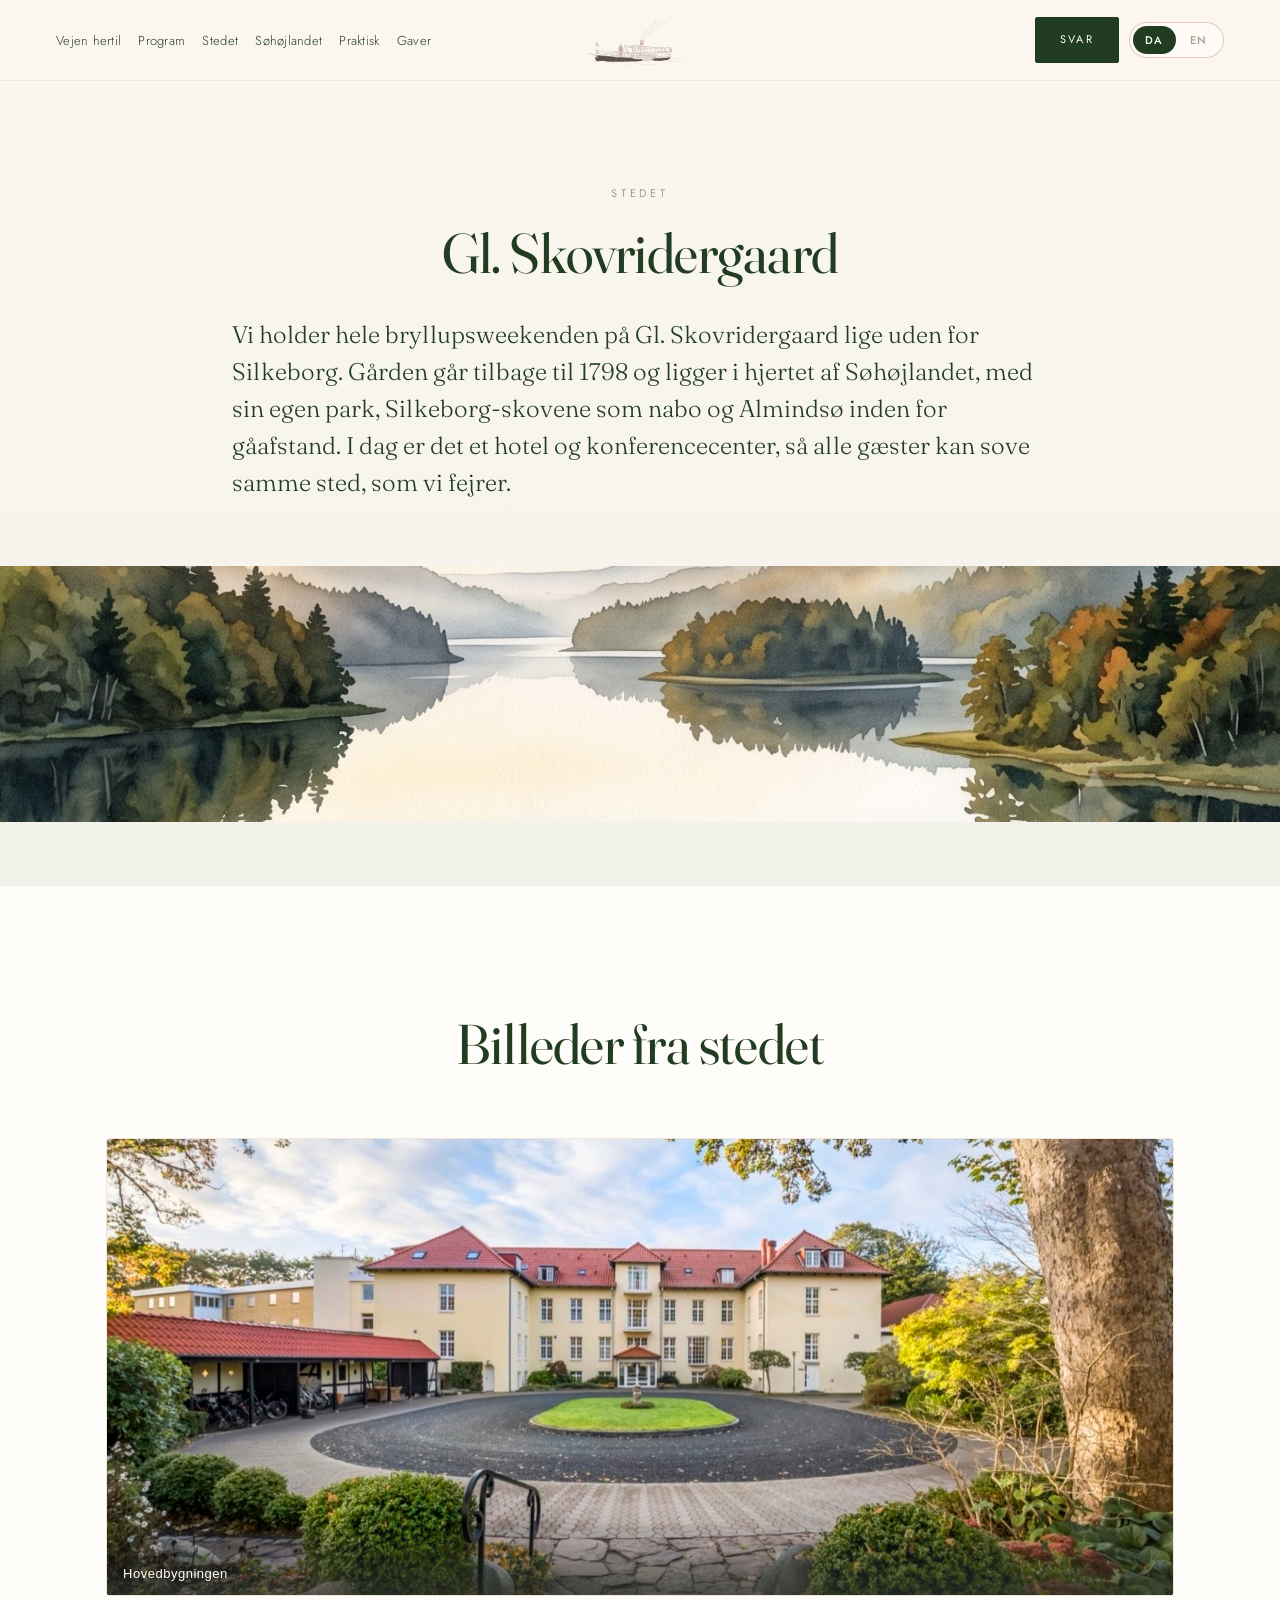
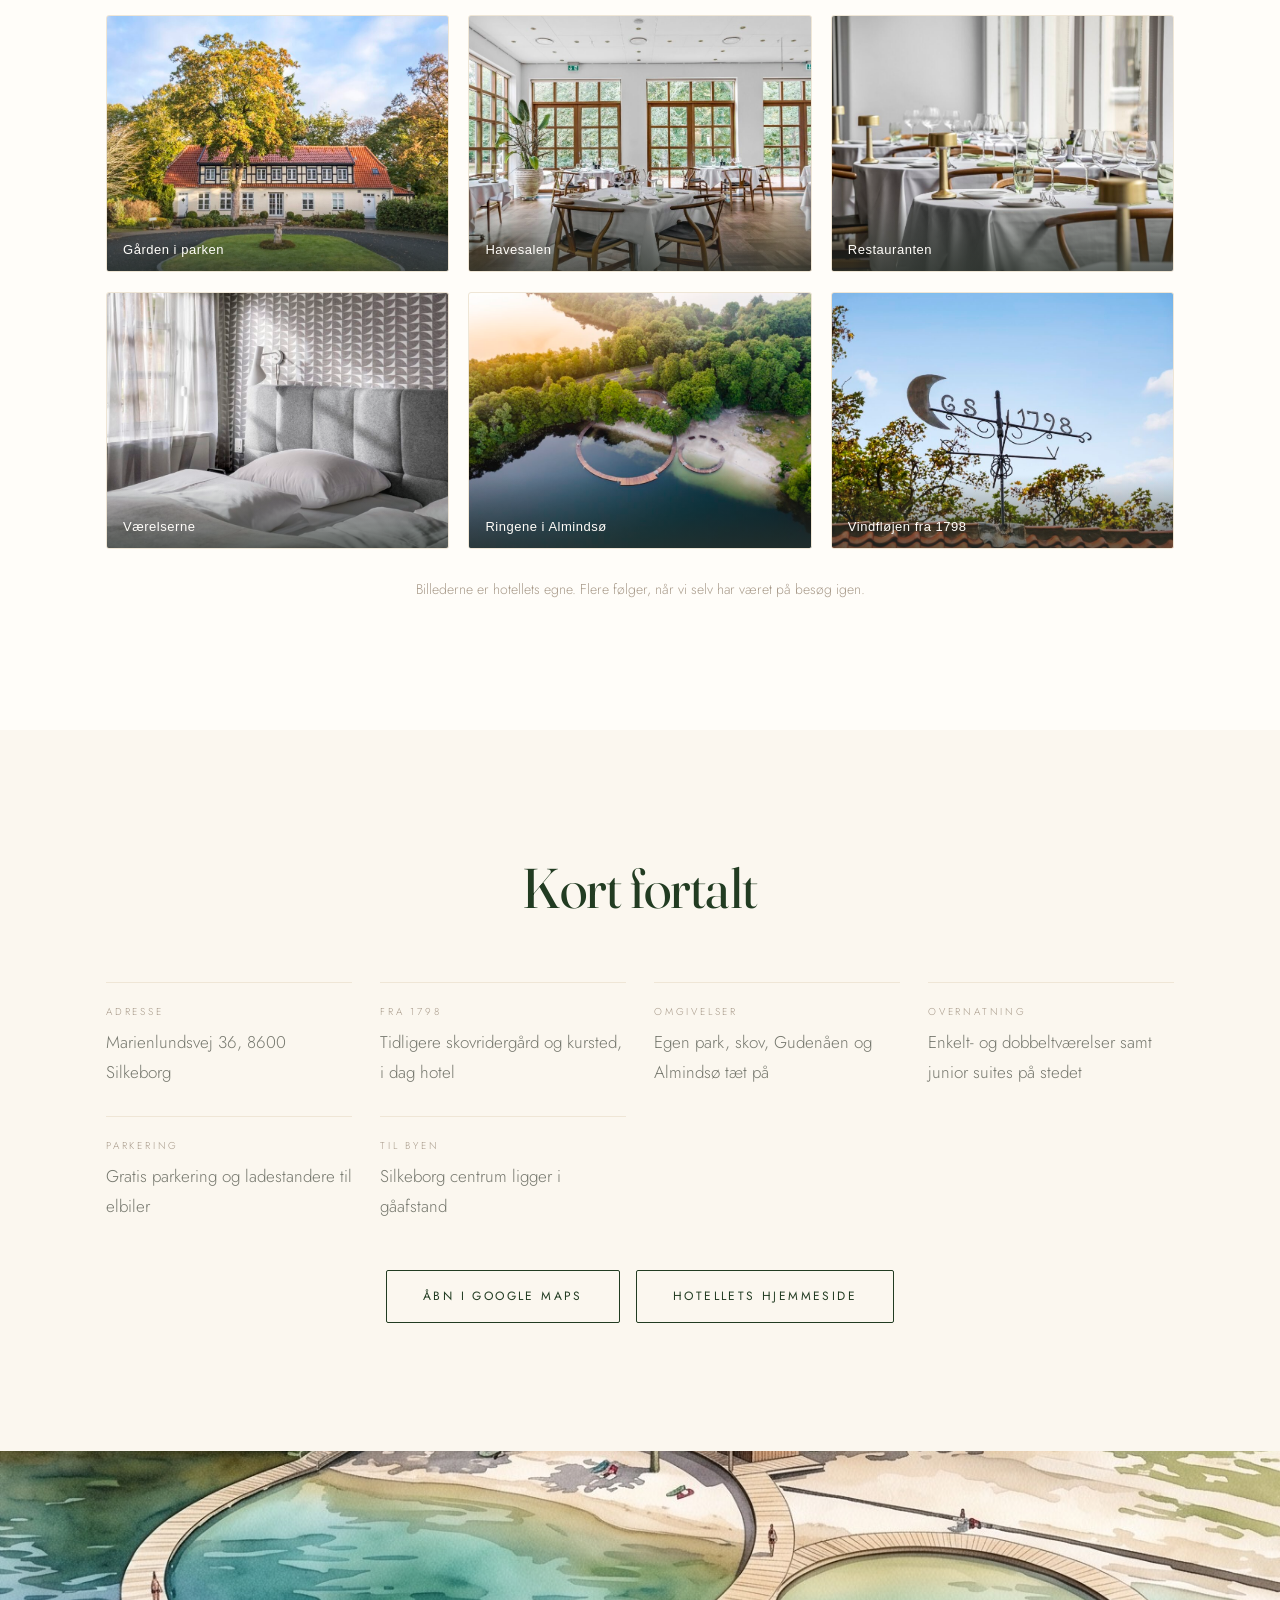
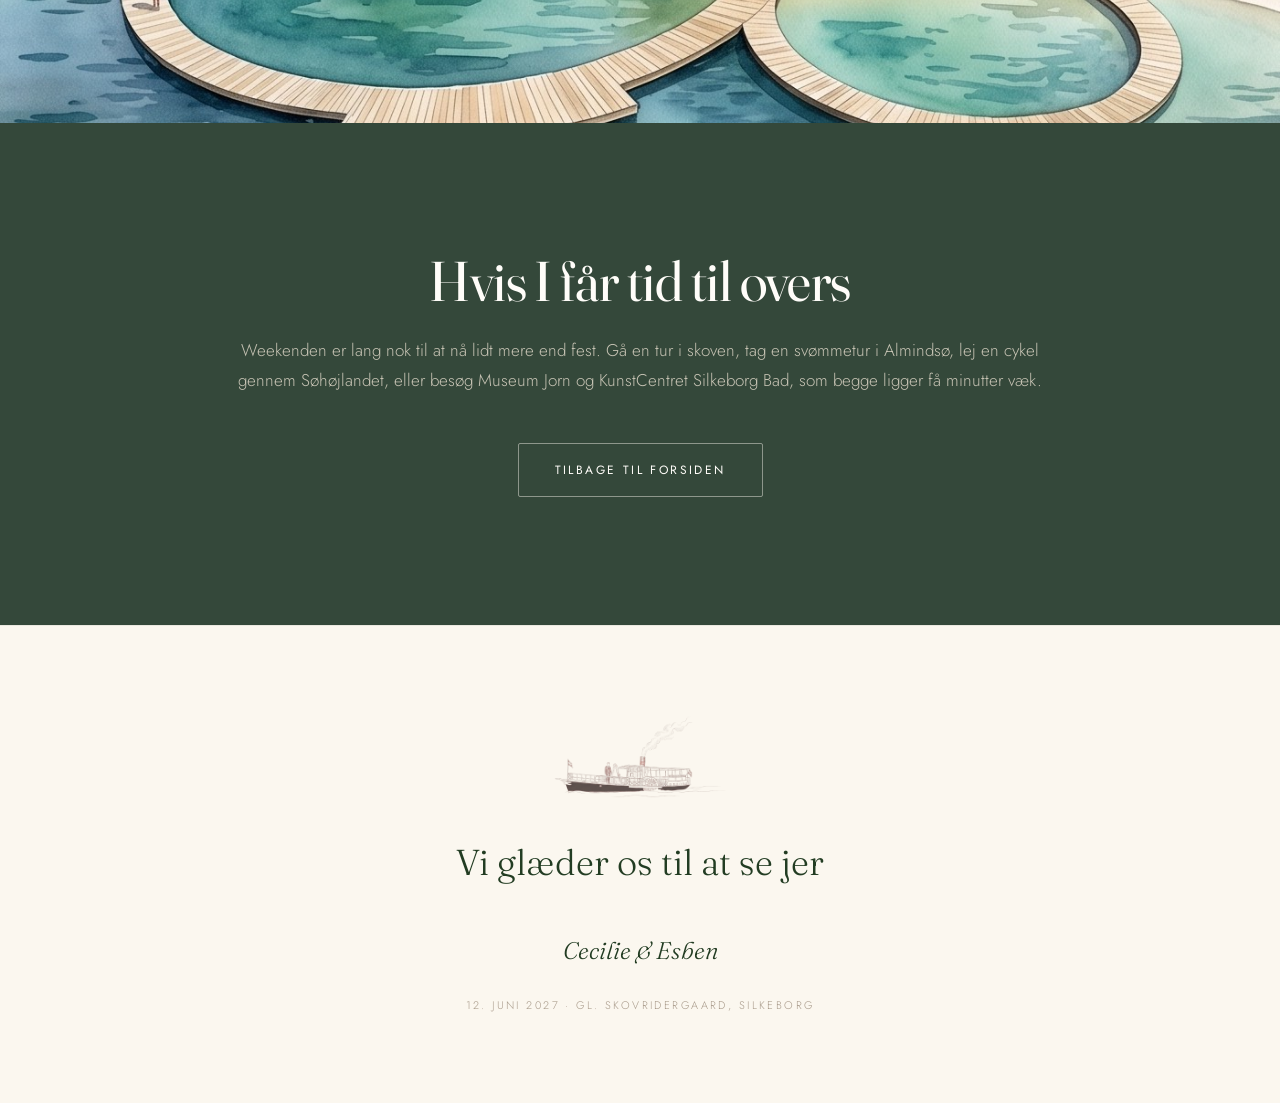
==== Gl-Skovridergaard.html @ cb3dcedf "Add RSVP and inbound mail, 28 more places, hunter green, copy updates The RSVP form now posts to a V" ====
<!DOCTYPE html>
<html lang="da">
  <head>
    <meta charset="utf-8" />
    <meta name="viewport" content="width=device-width, initial-scale=1" />
    <title>Stedet · Gl. Skovridergaard · Cecilie &amp; Esben</title>
    <meta name="description" content="" />
    <meta name="theme-color" content="#fbf7ef" />
    <link rel="icon" href="assets/img/monogram.svg" type="image/svg+xml" />

    <link rel="preconnect" href="https://fonts.googleapis.com" />
    <link rel="preconnect" href="https://fonts.gstatic.com" crossorigin />
    <link
      href="https://fonts.googleapis.com/css2?family=Fraunces:ital,opsz,wght@0,9..144,300..600;1,9..144,300..600&family=Jost:ital,wght@0,300;0,400;0,500;1,300&display=swap"
      rel="stylesheet"
    />
    <link rel="stylesheet" href="assets/css/style.css" />
  </head>

  <body data-title-key="meta.title.venue" data-description-key="meta.description.venue">
    <a class="skip-link" href="#main" data-i18n="nav.home">Forsiden</a>

    <header class="header is-scrolled" data-header data-header-solid>
      <div class="header__inner">
        <nav class="header__nav" aria-label="Hovedmenu" data-i18n-attr="aria-label:nav.label">
          <button
            class="nav-toggle"
            type="button"
            aria-expanded="false"
            aria-controls="nav-menu"
            aria-label="Åbn menu"
            data-i18n-attr="aria-label:nav.toggle"
            data-nav-toggle
          >
            <span></span>
          </button>
          <ul class="nav__list" id="nav-menu" data-nav-menu>
            <li><a href="index.html#rejsen" data-i18n="nav.us">Vejen hertil</a></li>
            <li><a href="index.html#program" data-i18n="nav.program">Program</a></li>
            <li><a href="index.html#stedet" data-i18n="nav.venue">Stedet</a></li>
            <li><a href="index.html#omkring" data-i18n="nav.around">Søhøjlandet</a></li>
            <li><a href="index.html#praktisk" data-i18n="nav.practical">Praktisk</a></li>
            <li><a href="index.html#gaver" data-i18n="nav.gifts">Gaver</a></li>
          </ul>
        </nav>

        <a class="monogram" href="index.html" aria-label="Cecilie &amp; Esben">
          <span class="mark mark--boat" aria-hidden="true"></span>
        </a>

        <div class="header__actions">
          <a class="btn header__rsvp" href="index.html#svar" data-i18n="nav.rsvp">Svar</a>
          <div class="lang" role="group" aria-label="Skift sprog" data-i18n-attr="aria-label:lang.label">
            <button
              class="lang__btn"
              type="button"
              data-lang-btn="da"
              aria-pressed="true"
              title="Dansk"
              data-i18n-attr="title:lang.da"
            >
              DA
            </button>
            <button
              class="lang__btn"
              type="button"
              data-lang-btn="en"
              aria-pressed="false"
              title="Engelsk"
              data-i18n-attr="title:lang.en"
            >
              EN
            </button>
          </div>
        </div>
      </div>
    </header>

    <main id="main">
      <section class="page-hero">
        <div class="wrap wrap--narrow">
          <span class="eyebrow" data-i18n="venuepage.eyebrow">Stedet</span>
          <h1 class="section-title" data-i18n="venuepage.title">Gl. Skovridergaard</h1>
          <p class="page-hero__lead" data-i18n="venuepage.lead"></p>
        </div>
        <div class="page-hero__scene">
          <img
            src="assets/img/illustrations/soerne.jpg"
            alt="Akvarel af Silkeborgsøerne med skov, sø og hjuldamperen Hjejlen"
            data-i18n-attr="alt:hero.scene.alt"
            width="1401"
            height="686"
          />
        </div>
      </section>

      <!-- Gallery -->
      <section class="section section--paper">
        <div class="wrap">
          <div class="section-head" data-reveal>
            <h2 class="section-title" data-i18n="venuepage.gallery.title">Billeder fra stedet</h2>
          </div>

          <!--
            Photographs from glskov.dk, the hotel's own gallery. Swap in your
            own by replacing the files in assets/img/venue/ — the names stay.
            Paths inside a custom property resolve against assets/css/style.css,
            hence ../img/… ; data-full is document-relative and stays assets/…
          -->
          <div class="gallery" data-gallery data-reveal>
            <button
              class="shot shot--wide"
              type="button"
              style="--photo: url('../img/venue/gaarden.jpg')"
              data-full="assets/img/venue/gaarden.jpg"
              data-i18n-attr="data-caption:venuepage.shot.1"
            >
              <span class="shot__caption" data-i18n="venuepage.shot.1">Hovedbygningen</span>
            </button>
            <button
              class="shot"
              type="button"
              style="--photo: url('../img/venue/parken.jpg')"
              data-full="assets/img/venue/parken.jpg"
              data-i18n-attr="data-caption:venuepage.shot.2"
            >
              <span class="shot__caption" data-i18n="venuepage.shot.2">Gården i parken</span>
            </button>
            <button
              class="shot"
              type="button"
              style="--photo: url('../img/venue/orangeriet.jpg')"
              data-full="assets/img/venue/orangeriet.jpg"
              data-i18n-attr="data-caption:venuepage.shot.3"
            >
              <span class="shot__caption" data-i18n="venuepage.shot.3">Havesalen</span>
            </button>
            <button
              class="shot"
              type="button"
              style="--photo: url('../img/venue/salen.jpg')"
              data-full="assets/img/venue/salen.jpg"
              data-i18n-attr="data-caption:venuepage.shot.4"
            >
              <span class="shot__caption" data-i18n="venuepage.shot.4">Restauranten</span>
            </button>
            <button
              class="shot"
              type="button"
              style="--photo: url('../img/venue/vaerelse.jpg')"
              data-full="assets/img/venue/vaerelse.jpg"
              data-i18n-attr="data-caption:venuepage.shot.5"
            >
              <span class="shot__caption" data-i18n="venuepage.shot.5">Værelserne</span>
            </button>
            <button
              class="shot"
              type="button"
              style="--photo: url('../img/venue/almindsoe.jpg')"
              data-full="assets/img/venue/almindsoe.jpg"
              data-i18n-attr="data-caption:venuepage.shot.6"
            >
              <span class="shot__caption" data-i18n="venuepage.shot.6">Ringene i Almindsø</span>
            </button>
            <button
              class="shot"
              type="button"
              style="--photo: url('../img/venue/detalje.jpg')"
              data-full="assets/img/venue/detalje.jpg"
              data-i18n-attr="data-caption:venuepage.shot.7"
            >
              <span class="shot__caption" data-i18n="venuepage.shot.7">Vindfløjen fra 1798</span>
            </button>
          </div>

          <p class="gallery__note" data-i18n="venuepage.gallery.note"></p>
        </div>
      </section>

      <!-- Facts -->
      <section class="section">
        <div class="wrap">
          <div class="section-head" data-reveal>
            <h2 class="section-title" data-i18n="venuepage.facts.title">Kort fortalt</h2>
          </div>

          <dl class="facts" data-reveal>
            <div class="fact">
              <dt data-i18n="venuepage.fact.1.label"></dt>
              <dd data-i18n="venuepage.fact.1.value"></dd>
            </div>
            <div class="fact">
              <dt data-i18n="venuepage.fact.2.label"></dt>
              <dd data-i18n="venuepage.fact.2.value"></dd>
            </div>
            <div class="fact">
              <dt data-i18n="venuepage.fact.3.label"></dt>
              <dd data-i18n="venuepage.fact.3.value"></dd>
            </div>
            <div class="fact">
              <dt data-i18n="venuepage.fact.4.label"></dt>
              <dd data-i18n="venuepage.fact.4.value"></dd>
            </div>
            <div class="fact">
              <dt data-i18n="venuepage.fact.5.label"></dt>
              <dd data-i18n="venuepage.fact.5.value"></dd>
            </div>
            <div class="fact">
              <dt data-i18n="venuepage.fact.6.label"></dt>
              <dd data-i18n="venuepage.fact.6.value"></dd>
            </div>
          </dl>

          <p class="links">
            <a
              class="btn btn--ghost"
              href="https://www.google.com/maps/search/?api=1&query=Gl.+Skovridergaard+Marienlundsvej+36+8600+Silkeborg"
              target="_blank"
              rel="noopener"
              data-i18n="venuepage.map"
              >Åbn i Google Maps</a
            >
            <a
              class="btn btn--ghost"
              href="https://glskov.dk/"
              target="_blank"
              rel="noopener"
              data-i18n="venuepage.website"
              >Hotellets hjemmeside</a
            >
          </p>
        </div>
      </section>

      <!-- Illustrated break: the rings at Almindsø, a short walk from the estate -->
      <div class="band" aria-hidden="true">
        <img
          src="assets/img/illustrations/badebroen.jpg"
          alt=""
          width="1401"
          height="686"
          loading="lazy"
        />
      </div>

      <!-- Around -->
      <section class="section section--forest">
        <div class="wrap wrap--narrow" style="text-align: center" data-reveal>
          <h2 class="section-title" data-i18n="venuepage.around.title">Hvis I får tid til overs</h2>
          <p class="section-intro" data-i18n="venuepage.around.body"></p>
          <p class="links">
            <a class="btn btn--light" href="index.html" data-i18n="venuepage.back">Tilbage til forsiden</a>
          </p>
        </div>
      </section>
    </main>

    <footer class="footer">
      <span class="mark mark--boat footer__mark" aria-hidden="true"></span>
      <p class="footer__title" data-i18n="footer.title">Vi glæder os til at se jer</p>
      <p class="footer__names" data-i18n="footer.names">Cecilie &amp; Esben</p>
      <p class="footer__date" data-i18n="footer.date"></p>
    </footer>

    <div class="lightbox" data-lightbox hidden>
      <button class="lightbox__close" type="button" data-lightbox-close aria-label="Luk"
              data-i18n-attr="aria-label:lightbox.close">✕</button>
      <figure class="lightbox__figure">
        <img data-lightbox-image alt="" />
        <figcaption data-lightbox-caption></figcaption>
      </figure>
    </div>

    <script src="assets/js/translations.js"></script>
    <script src="assets/js/i18n.js"></script>
    <script src="assets/js/main.js"></script>
  </body>
</html>
---- assets/css/style.css ----
/* ==========================================================================
   Cecilie & Esben · 12.06.2027 · Gl. Skovridergaard, Silkeborg

   Palette: the Hjejlen paddle steamer on the Silkeborg lakes — brass funnel,
   black hull ink, lake blue-grey, forest green — over the warm greige/cream of
   the wedding-planner reference. The accent that carries the display type and
   the buttons is hunter green, dark enough to sit against the cream and of a
   piece with the woods the whole weekend happens in.
   ========================================================================== */

:root {
  /* Neutrals */
  --paper: #fbf7ef;
  --paper-2: #fffdf9;
  --sand: #efe6d6;
  --taupe: #a89a8a;
  --ink: #2c332d;
  --muted: #77796f;

  /* Landscape */
  --sage: #9cab92;
  --sage-deep: #6e8168;
  --forest: #34483a;
  --lake: #47646e;
  --lake-soft: #7e9aa1;

  /* Accent */
  --hunter: #223c22;
  --hunter-deep: #162816;
  --brass: #c08a4e;

  --shadow-sm: 0 1px 2px rgba(44, 51, 45, 0.05), 0 6px 18px rgba(44, 51, 45, 0.05);
  --shadow-lg: 0 28px 70px rgba(44, 51, 45, 0.13);

  --font-display: 'Fraunces', 'Iowan Old Style', Georgia, 'Times New Roman', serif;
  --font-body: 'Jost', 'Avenir Next', 'Segoe UI', system-ui, -apple-system, sans-serif;

  --wrap: 1180px;
  --gutter: clamp(1.25rem, 5vw, 3.5rem);
  --section-y: clamp(4.5rem, 10vw, 8.5rem);
  --radius: 3px;
  --header-h: 5rem;
}

*,
*::before,
*::after {
  box-sizing: border-box;
}

html {
  scroll-behavior: smooth;
  scroll-padding-top: calc(var(--header-h) + 1rem);
}

body {
  margin: 0;
  background: var(--paper);
  color: var(--ink);
  font-family: var(--font-body);
  font-size: clamp(1rem, 0.96rem + 0.2vw, 1.0625rem);
  font-weight: 300;
  line-height: 1.75;
  -webkit-font-smoothing: antialiased;
}

body.is-locked {
  overflow: hidden;
}

img,
svg {
  max-width: 100%;
  display: block;
}

/* Any `display` we set later would otherwise beat the hidden attribute — which
   is what keeps the lightbox, the countdown message and the form status out of
   the page until they are wanted. */
[hidden] {
  display: none !important;
}

a {
  color: var(--hunter);
  text-underline-offset: 0.25em;
  text-decoration-thickness: 1px;
}

a:hover {
  color: var(--hunter-deep);
}

:focus-visible {
  outline: 2px solid var(--hunter);
  outline-offset: 3px;
}

h1,
h2,
h3,
h4 {
  margin: 0;
  font-family: var(--font-display);
  font-weight: 400;
  font-variation-settings: 'SOFT' 0, 'WONK' 0, 'opsz' 100;
  line-height: 1.08;
  letter-spacing: -0.01em;
  color: var(--hunter);
}

p {
  margin: 0 0 1em;
}

p:last-child {
  margin-bottom: 0;
}

.skip-link {
  position: absolute;
  left: 1rem;
  top: -5rem;
  z-index: 100;
  padding: 0.75rem 1.25rem;
  background: var(--hunter);
  color: var(--paper-2);
  border-radius: var(--radius);
  text-decoration: none;
  transition: top 0.2s ease;
}

.skip-link:focus {
  top: 1rem;
  color: var(--paper-2);
}

/* --- Layout --------------------------------------------------------------- */

.wrap {
  width: min(var(--wrap), 100%);
  margin-inline: auto;
  padding-inline: var(--gutter);
}

.wrap--narrow {
  width: min(58rem, 100%);
}

.section {
  padding-block: var(--section-y);
}

.section--paper {
  background: var(--paper-2);
}

.section--sand {
  background: var(--sand);
}

.section--forest {
  background: var(--forest);
  color: var(--sand);
}

/*
 * A watercolour washed across a whole section, the way the lakes are washed
 * across the hero: a veil heavy enough to read type through, fading to the
 * flat section colour top and bottom so it joins its neighbours cleanly.
 * Cream veil over the paper sections, forest-green over the dark one.
 */
.section--hjejlen,
.section--himmelbjerget {
  background-image:
    linear-gradient(
      180deg,
      var(--paper) 0%,
      rgba(251, 247, 239, 0.9) 12%,
      rgba(251, 247, 239, 0.85) 50%,
      rgba(251, 247, 239, 0.9) 88%,
      var(--paper) 100%
    ),
    var(--wash);
  background-size: auto, cover;
  background-position: center, center 55%;
  background-repeat: no-repeat;
  background-color: var(--paper);
}

.section--hjejlen {
  --wash: url('../img/illustrations/hjejlen.jpg');
}

/* Paler than the others, so it takes a touch more veil than the shared one. */
.section--himmelbjerget {
  --wash: url('../img/illustrations/himmelbjerget.jpg');
  background-position: center, center 60%;
}

.section--heather {
  background-image:
    linear-gradient(
      180deg,
      var(--forest) 0%,
      rgba(52, 72, 58, 0.92) 14%,
      rgba(52, 72, 58, 0.86) 50%,
      rgba(52, 72, 58, 0.93) 86%,
      var(--forest) 100%
    ),
    url('../img/illustrations/sindbjerg-stoubjerg.jpg');
  background-size: auto, cover;
  background-position: center, center 45%;
  background-repeat: no-repeat;
  background-color: var(--forest);
}

.section--forest h2,
.section--forest h3 {
  color: var(--paper-2);
}

.section-head {
  max-width: 46rem;
  margin: 0 auto clamp(2.75rem, 5vw, 4.5rem);
  text-align: center;
}

.eyebrow {
  display: block;
  margin-bottom: 1.25rem;
  font-size: 0.6875rem;
  font-weight: 400;
  letter-spacing: 0.34em;
  text-transform: uppercase;
  color: var(--taupe);
}

.section--forest .eyebrow {
  color: var(--sage);
}

.section-title {
  font-size: clamp(2.125rem, 1.4rem + 2.9vw, 3.5rem);
}

.section-intro {
  margin-top: 1.5rem;
  color: var(--muted);
}

.section--forest .section-intro {
  color: rgba(239, 230, 214, 0.78);
}

/* --- Buttons -------------------------------------------------------------- */

.btn {
  display: inline-flex;
  align-items: center;
  justify-content: center;
  padding: 0.95rem 2.25rem;
  border: 1px solid var(--hunter);
  border-radius: 2px;
  background: var(--hunter);
  color: var(--paper-2);
  font-family: var(--font-body);
  font-size: 0.75rem;
  font-weight: 400;
  letter-spacing: 0.2em;
  text-transform: uppercase;
  text-decoration: none;
  cursor: pointer;
  transition: background 0.25s ease, color 0.25s ease, border-color 0.25s ease;
}

.btn:hover {
  background: var(--hunter-deep);
  border-color: var(--hunter-deep);
  color: var(--paper-2);
}

.btn:disabled {
  opacity: 0.55;
  cursor: progress;
}

.btn--ghost {
  background: transparent;
  color: var(--hunter);
}

.btn--ghost:hover {
  background: var(--hunter);
  color: var(--paper-2);
}

.btn--light {
  background: transparent;
  border-color: rgba(251, 247, 239, 0.45);
  color: var(--paper-2);
}

.btn--light:hover {
  background: var(--paper-2);
  border-color: var(--paper-2);
  color: var(--forest);
}

/* --- Header --------------------------------------------------------------- */

.header {
  position: fixed;
  inset: 0 0 auto;
  z-index: 60;
  min-height: var(--header-h);
  display: flex;
  align-items: center;
  transition: background 0.3s ease, box-shadow 0.3s ease;
}

.header.is-scrolled {
  background: rgba(251, 247, 239, 0.93);
  backdrop-filter: blur(12px);
  box-shadow: 0 1px 0 rgba(44, 51, 45, 0.08);
}

.header__inner {
  display: grid;
  grid-template-columns: 1fr auto 1fr;
  align-items: center;
  gap: 1rem;
  width: min(1440px, 100%);
  margin-inline: auto;
  padding-inline: var(--gutter);
}

/* Fine-line sketch, centred like the reference. */
.monogram {
  grid-column: 2;
  justify-self: center;
  color: var(--hunter);
  text-decoration: none;
}

/* Masked so the line sketch inherits the surrounding text colour. */
.mark {
  display: block;
  width: clamp(7rem, 12vw, 10rem);
  aspect-ratio: 260 / 76;
  background: currentColor;
  -webkit-mask-image: url('../img/monogram.svg');
  mask-image: url('../img/monogram.svg');
  -webkit-mask-size: contain;
  mask-size: contain;
  -webkit-mask-position: center;
  mask-position: center;
  -webkit-mask-repeat: no-repeat;
  mask-repeat: no-repeat;
}

/*
 * The Hjejlen drawing, in the header and the footer. Its own sheet of paper is
 * a shade greyer than ours (#f0e9e0 against #fbf7ef), which would read as a
 * pale rectangle pasted on the page — so the paper is knocked out of the file
 * and only the ink is left.
 *
 * On the cream it is drawn as it was made, in its own sepia and maroon. The
 * footer is dark forest, where that ink all but disappears, so there the same
 * file is used as a mask instead and the boat is filled with the surrounding
 * text colour. One asset, two renderings, and no background to mismatch.
 */
.mark--boat {
  aspect-ratio: 800 / 388;
  background: url('../img/hjejlen-mark.png') center / contain no-repeat;
  -webkit-mask-image: none;
  mask-image: none;
}

.monogram .mark--boat {
  width: clamp(5rem, 9vw, 6.75rem);
}

.header__nav {
  grid-column: 1;
  grid-row: 1;
  min-width: 0;
}

.nav__list {
  display: flex;
  flex-wrap: wrap;
  align-items: center;
  /* Tightened when the two long items joined the bar, so six sit on one line
     with room to spare at the narrowest width the bar is shown at. */
  gap: 0.5rem clamp(0.85rem, 1.35vw, 1.5rem);
  margin: 0;
  padding: 0;
  list-style: none;
}

.nav__list a {
  color: var(--hunter);
  font-size: 0.8125rem;
  letter-spacing: 0.02em;
  text-decoration: none;
  border-bottom: 1px solid transparent;
  padding-bottom: 2px;
  transition: border-color 0.2s ease;
}

.nav__list a:hover,
.nav__list a[aria-current='page'] {
  border-color: currentColor;
}

.header__actions {
  grid-column: 3;
  grid-row: 1;
  display: flex;
  align-items: center;
  justify-content: flex-end;
  gap: 0.625rem;
}

.header__rsvp {
  padding: 0.75rem 1.5rem;
  font-size: 0.6875rem;
}

.nav-toggle {
  display: none;
  width: 2.5rem;
  height: 2.5rem;
  padding: 0;
  border: 0;
  background: none;
  color: var(--hunter);
  cursor: pointer;
}

.nav-toggle span,
.nav-toggle span::before,
.nav-toggle span::after {
  display: block;
  width: 1.375rem;
  height: 1px;
  background: currentColor;
}

.nav-toggle span {
  position: relative;
  margin-inline: auto;
}

.nav-toggle span::before,
.nav-toggle span::after {
  content: '';
  position: absolute;
}

.nav-toggle span::before {
  top: -6px;
}

.nav-toggle span::after {
  top: 6px;
}

/* Language toggle — pinned top right on every page and viewport. */
.lang {
  display: flex;
  align-items: center;
  gap: 0.125rem;
  flex: none;
  padding: 0.1875rem;
  border: 1px solid rgba(169, 80, 60, 0.28);
  border-radius: 999px;
  background: rgba(255, 253, 249, 0.75);
}

.lang__btn {
  padding: 0.375rem 0.75rem;
  border: 0;
  border-radius: 999px;
  background: transparent;
  color: var(--taupe);
  font-family: var(--font-body);
  font-size: 0.6875rem;
  font-weight: 500;
  letter-spacing: 0.14em;
  cursor: pointer;
  transition: background 0.2s ease, color 0.2s ease;
}

.lang__btn:hover {
  color: var(--hunter);
}

.lang__btn.is-active {
  background: var(--hunter);
  color: var(--paper-2);
}

/* --- Hero ----------------------------------------------------------------- */

/*
 * The lakes watercolour sits behind the whole first screen, under a cream
 * veil heavy enough to keep the hunter-green type readable and fading to solid
 * paper at the foot, so the hero dissolves into the section beneath it.
 */
.hero {
  position: relative;
  display: flex;
  flex-direction: column;
  min-height: 100svh;
  padding-top: calc(var(--header-h) + clamp(2.5rem, 8vw, 6rem));
  background-image:
    linear-gradient(
      180deg,
      rgba(251, 247, 239, 0.82) 0%,
      rgba(251, 247, 239, 0.62) 38%,
      rgba(251, 247, 239, 0.74) 68%,
      rgba(251, 247, 239, 0.97) 90%,
      var(--paper) 100%
    ),
    url('../img/illustrations/soerne.jpg');
  background-size: auto, cover;
  background-position: center, center 60%;
  background-repeat: no-repeat;
  background-color: var(--paper);
  overflow: hidden;
}

.hero__inner {
  flex: 1;
  display: flex;
  flex-direction: column;
  justify-content: center;
  text-align: center;
  padding-inline: var(--gutter);
  padding-bottom: clamp(1.5rem, 4vw, 3rem);
}

.hero__dateline {
  font-size: clamp(0.875rem, 0.8rem + 0.3vw, 1.0625rem);
  letter-spacing: 0.08em;
  color: var(--hunter);
}

.hero__names {
  margin-top: clamp(1rem, 2.5vw, 1.75rem);
  font-size: clamp(3.25rem, 1.2rem + 9vw, 8rem);
  line-height: 0.95;
  color: var(--hunter);
}

.hero__amp {
  font-variation-settings: 'SOFT' 20, 'WONK' 1, 'opsz' 144;
  font-style: italic;
  padding-inline: 0.1em;
}

.hero__tagline {
  margin-top: clamp(1rem, 2vw, 1.5rem);
  font-family: var(--font-display);
  font-style: italic;
  font-size: clamp(1.125rem, 0.95rem + 0.8vw, 1.625rem);
  color: var(--hunter);
}

/* A shade darker than the taupe used elsewhere: this line sits over the
   watercolour rather than over flat paper. */
.hero__venue {
  margin-top: 1.5rem;
  font-size: 0.75rem;
  letter-spacing: 0.26em;
  text-transform: uppercase;
  color: var(--muted);
}

/* --- Intro statement ------------------------------------------------------ */

.statement {
  text-align: center;
}

.statement__body {
  max-width: 42rem;
  margin: 1.75rem auto 0;
  font-family: var(--font-display);
  font-size: clamp(1.25rem, 1.05rem + 0.9vw, 1.75rem);
  line-height: 1.45;
  color: var(--hunter);
}

/* U+2665 rather than the emoji: an emoji heart arrives in its own red, which
   is the one colour this palette no longer has. As a text glyph it simply
   takes the hunter green like everything else. */
.statement__heart {
  margin: 1.5rem 0 0;
  font-size: 1.375rem;
  line-height: 1;
  color: var(--hunter);
}

.statement__signature {
  margin-top: 1.75rem;
  font-family: var(--font-display);
  font-style: italic;
  font-size: 1.25rem;
  color: var(--taupe);
}

/* --- Countdown ------------------------------------------------------------ */

/* Sits under the call to action in the hero, kept deliberately quiet. */
.countdown {
  margin-top: clamp(2.25rem, 5vw, 3.5rem);
  text-align: center;
}

.countdown__title {
  margin-bottom: 1rem;
  font-size: 0.625rem;
  letter-spacing: 0.3em;
  text-transform: uppercase;
  color: var(--taupe);
}

.countdown__grid {
  display: flex;
  justify-content: center;
  gap: clamp(1rem, 3.5vw, 2.5rem);
}

.countdown__unit {
  min-width: 2.75rem;
}

.countdown__value {
  display: block;
  font-family: var(--font-display);
  font-size: clamp(1.125rem, 0.95rem + 0.7vw, 1.5rem);
  line-height: 1;
  color: var(--muted);
  font-variant-numeric: tabular-nums;
}

.countdown__label {
  display: block;
  margin-top: 0.4rem;
  font-size: 0.5625rem;
  letter-spacing: 0.2em;
  text-transform: uppercase;
  color: var(--taupe);
}

.countdown__message {
  font-family: var(--font-display);
  font-style: italic;
  font-size: clamp(1.125rem, 1rem + 0.6vw, 1.5rem);
  color: var(--hunter);
}

/* --- Programme ------------------------------------------------------------ */

/*
 * The three days stack rather than sit side by side. Saturday has four times
 * as much in it as the other two, so as columns it always left one card
 * towering over its neighbours; as full-width blocks each day simply takes
 * the room it needs, and the entries inside flow into as many columns as fit.
 */
.days {
  display: grid;
  gap: clamp(1.5rem, 3vw, 2rem);
}

.day {
  padding: clamp(1.75rem, 3vw, 2.5rem);
  border: 1px solid var(--sand);
  border-radius: var(--radius);
  background: var(--paper-2);
  box-shadow: var(--shadow-sm);
}

.day--feature {
  border-color: var(--forest);
  background: var(--forest);
  color: var(--sand);
  box-shadow: var(--shadow-lg);
}

.day__day {
  font-size: 0.6875rem;
  letter-spacing: 0.3em;
  text-transform: uppercase;
  color: var(--taupe);
}

.day--feature .day__day {
  color: var(--sage);
}

.day__date {
  display: block;
  margin-top: 0.625rem;
  font-family: var(--font-display);
  font-size: 1.875rem;
  color: var(--hunter);
}

.day--feature .day__date {
  color: var(--paper-2);
}

.day__title {
  margin-top: 0.375rem;
  font-size: 0.75rem;
  letter-spacing: 0.18em;
  text-transform: uppercase;
  color: var(--muted);
}

.day--feature .day__title {
  color: var(--sage);
}

.day__list {
  display: grid;
  gap: 1.5rem clamp(1.5rem, 3vw, 2.5rem);
  grid-template-columns: repeat(auto-fill, minmax(19rem, 1fr));
  margin: 2rem 0 0;
  padding: 0;
  list-style: none;
}

/* Every entry carries its own rule, since in a multi-column list there is no
   single "first" one to leave bare. */
.day__item {
  display: grid;
  grid-template-columns: 5rem 1fr;
  gap: 1rem;
  padding-top: 1.25rem;
  border-top: 1px solid var(--sand);
}

.day--feature .day__item {
  border-top-color: rgba(156, 171, 146, 0.3);
}

.day__time {
  font-family: var(--font-display);
  font-size: 1.0625rem;
  color: var(--brass);
  font-variant-numeric: tabular-nums;
}

.day--feature .day__time {
  color: var(--sage);
}

.day__item h4 {
  margin: 0 0 0.25rem;
  font-family: var(--font-body);
  font-size: 0.9375rem;
  font-weight: 500;
  letter-spacing: 0.02em;
  color: var(--ink);
}

.day--feature .day__item h4 {
  color: var(--paper-2);
}

.day__item p {
  margin: 0;
  font-size: 0.9375rem;
  color: var(--muted);
}

.day--feature .day__item p {
  color: rgba(239, 230, 214, 0.72);
}

/* --- Venue teaser --------------------------------------------------------- */

.teaser {
  display: grid;
  gap: clamp(2rem, 5vw, 4.5rem);
  align-items: center;
  grid-template-columns: 1fr;
}

@media (min-width: 60rem) {
  .teaser {
    grid-template-columns: 1.05fr 1fr;
  }
}

.teaser__media {
  aspect-ratio: 4 / 3;
  border-radius: var(--radius);
  background:
    var(--photo, none) center / cover no-repeat,
    linear-gradient(165deg, var(--sage-deep), var(--lake-soft));
  box-shadow: var(--shadow-lg);
}

.teaser__title {
  font-size: clamp(2rem, 1.4rem + 2.4vw, 3rem);
}

.teaser__text p {
  margin-top: 1.5rem;
  color: var(--muted);
  font-size: 1.0625rem;
}

.teaser__cta {
  margin-top: 2.25rem;
}

/* --- Photographs ---------------------------------------------------------- */

/*
 * Snapshots come in every colour temperature going. Pulling the saturation
 * back and warming them slightly lands them next to the watercolours instead
 * of fighting them.
 */
.photo {
  filter: saturate(0.82) sepia(0.08) contrast(1.02);
}

/* A photograph used as texture behind a dark section, not as a subject. */
.photo-bg {
  background-image:
    linear-gradient(rgba(44, 51, 45, 0.82), rgba(44, 51, 45, 0.88)),
    var(--photo, none);
  background-size: cover;
  background-position: center;
}

/* --- Vejen hertil: ten places, one globe ---------------------------------- */

/* No align-items here: the globe column has to stretch the full height of the
   row, or its sticky child would have nothing to travel along. */
.travel {
  display: grid;
  gap: clamp(2rem, 4vw, 3.5rem);
}

@media (min-width: 62rem) {
  .travel {
    grid-template-columns: minmax(0, 1fr) 22rem;
  }
}

/*
 * Columns rather than a grid: the photographs keep their own proportions, so
 * nobody gets cropped out of the frame. Tall and wide shots simply stack.
 */
.travel__grid {
  columns: 2;
  column-gap: clamp(0.75rem, 1.6vw, 1.25rem);
  margin: 0;
  padding: 0;
  list-style: none;
}

.travel__grid li {
  break-inside: avoid;
  margin-bottom: clamp(0.75rem, 1.6vw, 1.25rem);
}

/* One photograph. Pointing at it turns the globe, clicking it opens it up. */
.trip {
  position: relative;
  display: block;
  width: 100%;
  padding: 0;
  overflow: hidden;
  border: 0;
  border-radius: var(--radius);
  background: var(--sand);
  cursor: zoom-in;
  transition: transform 0.35s ease, box-shadow 0.35s ease;
}

.trip img {
  width: 100%;
  height: auto;
  transition: transform 0.6s ease, filter 0.4s ease;
}

.trip__label {
  position: absolute;
  inset: auto 0 0;
  display: grid;
  gap: 0.15rem;
  padding: 3rem 0.9rem 0.85rem;
  background: linear-gradient(to top, rgba(30, 36, 31, 0.8), transparent);
  color: var(--paper-2);
  text-align: left;
  opacity: 0;
  transform: translateY(0.35rem);
  transition: opacity 0.35s ease, transform 0.35s ease;
}

.trip__place {
  font-family: var(--font-display);
  font-size: 1.0625rem;
  line-height: 1.15;
}

.trip__country {
  font-size: 0.625rem;
  letter-spacing: 0.24em;
  text-transform: uppercase;
  color: rgba(239, 230, 214, 0.8);
}

/* A quiet hint that there is a bigger version behind the picture. */
.trip::after,
.figure__zoom::after {
  content: '';
  position: absolute;
  top: 0.7rem;
  right: 0.7rem;
  width: 1.75rem;
  height: 1.75rem;
  border: 1px solid rgba(251, 247, 239, 0.7);
  border-radius: 999px;
  background:
    linear-gradient(rgba(251, 247, 239, 0.9), rgba(251, 247, 239, 0.9)) center / 0.7rem 1px no-repeat,
    linear-gradient(rgba(251, 247, 239, 0.9), rgba(251, 247, 239, 0.9)) center / 1px 0.7rem no-repeat,
    rgba(30, 36, 31, 0.35);
  opacity: 0;
  transition: opacity 0.3s ease;
}

.trip:hover,
.trip:focus-visible {
  transform: translateY(-3px);
  box-shadow: var(--shadow-lg);
}

.trip:hover::after,
.trip:focus-visible::after,
.figure__zoom:hover::after,
.figure__zoom:focus-visible::after {
  opacity: 1;
}

.trip:hover img,
.trip:focus-visible img {
  transform: scale(1.04);
  filter: saturate(0.95) sepia(0.03);
}

.trip:hover .trip__label,
.trip:focus-visible .trip__label,
.trip[aria-current] .trip__label {
  opacity: 1;
  transform: none;
}

/* The selected tile keeps a hunter-green hairline once the pointer moves on. */
.trip[aria-current]::after {
  content: '';
  position: absolute;
  inset: 0;
  border: 2px solid var(--hunter);
  border-radius: var(--radius);
  pointer-events: none;
}

/* --- The globe ------------------------------------------------------------ */

.globe__sticky {
  position: sticky;
  top: calc(var(--header-h) + 1.5rem);
  text-align: center;
}

.globe__stage {
  width: min(20rem, 100%);
  margin-inline: auto;
  filter: drop-shadow(0 18px 34px rgba(44, 51, 45, 0.22));
}

.globe__canvas {
  width: 100%;
  border-radius: 50%;
}

.globe__label {
  display: grid;
  gap: 0.5rem;
  margin: 1.75rem 0 0;
  min-height: 3.5rem;
}

.globe__place {
  font-family: var(--font-display);
  font-weight: 400;
  font-size: clamp(1.375rem, 1.15rem + 0.9vw, 1.75rem);
  line-height: 1.1;
  color: var(--hunter);
}

.globe__country {
  font-size: 0.625rem;
  letter-spacing: 0.3em;
  text-transform: uppercase;
  color: var(--taupe);
}

.globe__hint {
  margin: 1.25rem 0 0;
  font-size: 0.8125rem;
  color: var(--taupe);
}

.globe__shuffle {
  margin-top: 1.25rem;
  padding-inline: 1.5rem;
}

/*
 * On a phone the globe leads, and stays put as a slim bar while the
 * photographs scroll underneath it: globe on the left, place name alongside.
 */
@media (max-width: 61.99rem) {
  .globe {
    order: -1;
  }

  /* The globe on the left, and beside it the name of the place with the
     shuffle underneath — all of it slim enough to stay pinned. */
  .globe__sticky {
    top: var(--header-h);
    z-index: 5;
    display: grid;
    grid-template-columns: auto minmax(0, 1fr);
    grid-template-areas:
      'stage label'
      'stage action';
    align-items: center;
    column-gap: 1.25rem;
    row-gap: 0.5rem;
    padding: 0.75rem 0 1rem;
    background: var(--paper);
    text-align: left;
  }

  .section--paper .globe__sticky {
    background: var(--paper-2);
  }

  .globe__stage {
    grid-area: stage;
    width: 6.5rem;
    margin-inline: 0;
  }

  .globe__label {
    grid-area: label;
    align-self: end;
    margin: 0;
    min-height: 0;
    gap: 0.35rem;
  }

  .globe__shuffle {
    grid-area: action;
    align-self: start;
    justify-self: start;
    margin-top: 0;
    padding: 0.5rem 1.1rem;
    font-size: 0.625rem;
  }

  .globe__hint {
    display: none;
  }

  /*
   * There is no pointer to hover with, so the photographs become a carousel
   * and swiping takes over the job: whichever card sits nearest the middle is
   * the selected one, and the globe turns to it. globe.js reads the scroll
   * position; everything below is only the look of it.
   *
   * The peek is paid for with padding rather than a narrower card, which is
   * what lets the first and last photograph reach the middle: the content box
   * is exactly one card wide, so `flex: 0 0 100%` is one card, and the padding
   * either side is the sliver of the neighbours you can see.
   */
  .travel__grid {
    --peek: 17%;

    display: flex;
    columns: initial;
    gap: 0.75rem;
    /* Out to the screen edges, so the neighbours run off the sides. */
    margin-inline: calc(var(--gutter) * -1);
    padding-inline: var(--peek);
    overflow-x: auto;
    scroll-snap-type: x mandatory;
    overscroll-behavior-x: contain;
    scrollbar-width: none;
  }

  .travel__grid::-webkit-scrollbar {
    display: none;
  }

  .travel__grid li {
    flex: 0 0 100%;
    margin-bottom: 0;
    scroll-snap-align: center;
  }

  /*
   * Side by side the cards need one shape between them, or the carousel
   * lurches with every swipe. They get a square, and the photograph sits
   * inside it on the sand rather than being cropped to fit — a centre crop
   * this tight leaves half the couple outside the frame on the wide shots.
   * The mount is the same colour as the card, so it reads as a print laid on
   * paper rather than as a photograph that has come up short.
   */
  .trip {
    aspect-ratio: 1 / 1;
    opacity: 0.4;
    transition: opacity 0.35s ease;
  }

  /*
   * The mount is a blurred wash of the photograph itself, set from globe.js.
   * Without it the sliver of a neighbour showing past the card edge is often
   * bare mount — a tall photograph touches neither side — and a blank edge
   * invites nobody to swipe. This way the colours of the next place always
   * show, however the photograph is shaped.
   */
  .trip::before {
    content: '';
    position: absolute;
    inset: 0;
    background: var(--shot, none) center / cover no-repeat;
    transform: scale(1.2);
    filter: blur(1.25rem) saturate(0.7);
    opacity: 0.55;
  }

  .trip img {
    position: relative;
    height: 100%;
    object-fit: contain;
  }

  .trip[aria-current] {
    opacity: 1;
  }

  /* The name is already up in the globe bar, and a dark gradient over the
     mount would only muddy it. */
  .trip__label {
    display: none;
  }

  /* Lifting and zooming belong to a pointer; on a touch screen the styles
     only stick to whatever was tapped last. */
  .trip:hover,
  .trip:focus-visible {
    transform: none;
    box-shadow: none;
  }

  .trip:hover img,
  .trip:focus-visible img {
    transform: none;
    filter: none;
  }
}

/* --- Illustration set ----------------------------------------------------- */

/* Full-bleed illustrated band used to break between sections. */
.band {
  background: var(--paper);
}

.band img {
  width: 100%;
  height: clamp(9rem, 22vw, 17rem);
  object-fit: cover;
  object-position: center 62%;
}

/* Two up, with the last one running the full width to close the set. */
.figures {
  display: grid;
  gap: clamp(1.5rem, 3vw, 2.5rem);
  grid-template-columns: 1fr;
}

@media (min-width: 46rem) {
  .figures {
    grid-template-columns: repeat(2, 1fr);
  }

  .figure--wide {
    grid-column: 1 / -1;
  }
}

.figure {
  margin: 0;
}

/* The whole illustration is the control that opens it full size. */
.figure__zoom {
  position: relative;
  display: block;
  width: 100%;
  padding: 0;
  border: 0;
  background: none;
  cursor: zoom-in;
  transition: transform 0.35s ease;
}

.figure__zoom:hover {
  transform: translateY(-3px);
}

/* The watercolours are all the same shape, so height:auto plus their own
   ratio shows each one whole rather than cropping it into a box. */
.figure img {
  width: 100%;
  height: auto;
  aspect-ratio: 1401 / 686;
  object-fit: cover;
  border: 1px solid var(--sand);
  border-radius: var(--radius);
  background: var(--paper-2);
  transition: box-shadow 0.35s ease;
}

.figure__zoom:hover img,
.figure__zoom:focus-visible img {
  box-shadow: var(--shadow-lg);
}

.figure__title {
  margin-top: 1.5rem;
  font-size: 1.5rem;
}

.figure figcaption p {
  margin-top: 0.75rem;
  color: var(--muted);
  font-size: 0.9375rem;
}

/* --- Cards ---------------------------------------------------------------- */

.cards {
  display: grid;
  gap: clamp(1.25rem, 2.5vw, 2rem);
  grid-template-columns: repeat(auto-fit, minmax(16.5rem, 1fr));
}

/* A column so the contacts can be pushed to the foot of the card: the cards in
   a row are already the same height, so that puts every address on one line
   however much or little text sits above it. */
.card {
  display: flex;
  flex-direction: column;
  padding: clamp(1.5rem, 3vw, 2.25rem);
  border: 1px solid var(--sand);
  border-radius: var(--radius);
  background: var(--paper-2);
}

.card > p:last-of-type {
  margin-bottom: 0;
}

.card__contacts {
  margin-top: auto;
  padding-top: 1.125rem;
}

.card h3 {
  margin-bottom: 0.875rem;
  font-size: 1.5rem;
}

.card p {
  color: var(--muted);
  font-size: 0.9375rem;
}

.card__contact {
  display: inline-block;
  font-size: 0.8125rem;
  letter-spacing: 0.04em;
  color: var(--brass);
}

/* A card with two ways to get hold of someone: a gap between them, and they
   drop onto their own line when the card is too narrow to hold both. */
.card__contact + .card__contact {
  margin-left: 1.25rem;
}

/* --- Gifts ---------------------------------------------------------------- */

.gifts {
  text-align: center;
}

.gifts__body {
  max-width: 40rem;
  margin-inline: auto;
  color: rgba(239, 230, 214, 0.82);
}

.gifts__cta {
  margin-top: 2.75rem;
}

/* Until the wish list exists the button is a placeholder, not a promise. */
.gifts__cta [data-gifts-pending] {
  pointer-events: none;
  opacity: 0.45;
}

.gifts__note {
  margin-top: 1.5rem;
  font-size: 0.8125rem;
  color: var(--sage);
}

/* --- Form ----------------------------------------------------------------- */

.form {
  display: grid;
  gap: 1.75rem;
  max-width: 45rem;
  margin-inline: auto;
}

.form__row {
  display: grid;
  gap: 1.75rem;
}

@media (min-width: 40rem) {
  .form__row--two {
    grid-template-columns: 1fr 1fr;
  }
}

.field {
  display: grid;
  gap: 0.5rem;
}

.field label,
.fieldset legend {
  font-size: 0.6875rem;
  letter-spacing: 0.22em;
  text-transform: uppercase;
  color: var(--muted);
}

.field__hint {
  letter-spacing: 0.04em;
  text-transform: none;
  color: var(--taupe);
}

.field input,
.field select,
.field textarea {
  width: 100%;
  padding: 0.875rem 1rem;
  border: 1px solid var(--sand);
  border-radius: var(--radius);
  background: var(--paper-2);
  color: var(--ink);
  font-family: inherit;
  font-size: 1rem;
  transition: border-color 0.2s ease, box-shadow 0.2s ease;
}

.field textarea {
  min-height: 7rem;
  resize: vertical;
}

.field input:focus,
.field select:focus,
.field textarea:focus {
  border-color: var(--hunter);
  box-shadow: 0 0 0 3px rgba(169, 80, 60, 0.12);
  outline: none;
}

.fieldset {
  display: grid;
  gap: 0.75rem;
  margin: 0;
  padding: 0;
  border: 0;
}

.choices {
  display: flex;
  flex-wrap: wrap;
  gap: 0.75rem;
}

.choice {
  display: inline-flex;
  align-items: center;
  gap: 0.625rem;
  padding: 0.75rem 1.25rem;
  border: 1px solid var(--sand);
  border-radius: 999px;
  background: var(--paper-2);
  font-size: 0.9375rem;
  cursor: pointer;
  transition: border-color 0.2s ease, background 0.2s ease;
}

.choice:hover {
  border-color: var(--taupe);
}

.choice input {
  margin: 0;
  accent-color: var(--hunter);
}

.choice:has(input:checked) {
  border-color: var(--hunter);
  background: rgba(169, 80, 60, 0.06);
}

/* Out of sight and out of the tab order, but still a real field a robot will
   find and fill in. Not `display: none`, which the better ones skip. */
.form__trap {
  position: absolute;
  left: -9999px;
  width: 1px;
  height: 1px;
  overflow: hidden;
}

.form__actions {
  display: flex;
  flex-direction: column;
  align-items: center;
  gap: 1rem;
}

.form__status {
  margin: 0;
  padding: 0.875rem 1.25rem;
  border-radius: var(--radius);
  font-size: 0.9375rem;
  text-align: center;
}

.form__status[data-state='success'] {
  background: rgba(110, 129, 104, 0.14);
  color: var(--forest);
}

.form__status[data-state='error'] {
  background: rgba(169, 80, 60, 0.1);
  color: var(--hunter-deep);
}

.form__status[data-state='pending'] {
  color: var(--muted);
}

/* --- Day cards: note under each day --------------------------------------- */

.day__note {
  margin: 1.75rem 0 0;
  padding-top: 1.5rem;
  border-top: 1px solid var(--sand);
  font-family: var(--font-display);
  font-style: italic;
  font-size: 1.0625rem;
  line-height: 1.4;
  color: var(--taupe);
}

.day--feature .day__note {
  border-top-color: rgba(156, 171, 146, 0.3);
  color: var(--sage);
}

/* --- Plan page ------------------------------------------------------------ */

.plan-page {
  background: var(--paper);
}

.plan-intro {
  padding: calc(var(--header-h) + clamp(2.5rem, 7vw, 4.5rem)) 0 clamp(2rem, 4vw, 3rem);
  text-align: center;
}

.plan-intro__text {
  max-width: 34rem;
  margin-inline: auto;
  color: var(--muted);
}

.plan-intro__actions {
  display: flex;
  flex-wrap: wrap;
  gap: 0.75rem;
  justify-content: center;
  margin-top: 2rem;
}

/*
 * On a laptop the flyer is a card lying on a photograph, so the page never
 * reads as a small card floating in empty space. On a phone the photo steps
 * aside and the card takes the full width instead.
 */
/*
 * On a laptop the card is laid next to a photograph of the same size, like two
 * things on a table — which fills the width without the card floating alone in
 * empty space. On a phone the photo steps aside and the card takes over.
 */
.flyer-stage {
  display: grid;
  justify-items: center;
  gap: clamp(1.5rem, 4vw, 3.5rem);
  padding: clamp(2.5rem, 6vw, 4.5rem) var(--gutter) clamp(3rem, 7vw, 5rem);
  background: var(--sand);
}

.flyer-photo {
  display: none;
}

@media (min-width: 60rem) {
  .flyer-stage {
    grid-auto-flow: column;
    align-items: center;
    padding-block: clamp(3.5rem, 7vw, 6rem);
  }

  .flyer-photo {
    display: block;
    width: 105mm;
    height: 148mm;
    margin: 0;
    overflow: hidden;
    border-radius: var(--radius);
    box-shadow: var(--shadow-lg);
  }

  .flyer-photo img {
    width: 100%;
    height: 100%;
    object-fit: cover;
  }
}

/*
 * A6 is 105 x 148 mm. Every measurement inside the flyer is a multiple of
 * --u, which is a millimetre by default and shrinks to fit narrow viewports —
 * so the card keeps its exact proportions instead of wrapping or cramming.
 */
.flyer {
  --u: 1mm;
  width: calc(105 * var(--u));
  min-height: calc(148 * var(--u));
  background: var(--paper-2);
  border: 1px solid var(--sand);
  box-shadow: var(--shadow-lg);
}

@media (max-width: 30rem) {
  .flyer {
    --u: calc((100vw - 2 * var(--gutter)) / 105);
  }
}

.flyer__inner {
  display: flex;
  flex-direction: column;
  min-height: calc(148 * var(--u));
  padding: calc(7 * var(--u)) calc(6.5 * var(--u)) calc(5 * var(--u));
}

.flyer__head {
  text-align: center;
  padding-bottom: calc(2 * var(--u));
  border-bottom: 1px solid var(--sand);
}

.flyer__mark {
  width: calc(17 * var(--u));
  margin: 0 auto calc(1.5 * var(--u));
  color: var(--hunter);
}

.flyer__names {
  font-size: calc(5.6 * var(--u));
  line-height: 1;
  color: var(--hunter);
}

.flyer__amp {
  font-style: italic;
  font-variation-settings: 'SOFT' 20, 'WONK' 1, 'opsz' 144;
}

.flyer__title {
  margin: calc(1.6 * var(--u)) 0 0;
  font-size: calc(2.4 * var(--u));
  letter-spacing: 0.3em;
  text-transform: uppercase;
  color: var(--taupe);
}

.flyer__dates {
  margin: calc(1.5 * var(--u)) 0 0;
  font-family: var(--font-display);
  font-style: italic;
  font-size: calc(3.5 * var(--u));
  color: var(--hunter);
}

.plan-days {
  flex: 1;
  padding-top: calc(2 * var(--u));
}

.plan-day + .plan-day {
  margin-top: calc(2 * var(--u));
  padding-top: calc(2 * var(--u));
  border-top: 1px solid var(--sand);
}

.plan-day__head {
  display: flex;
  align-items: baseline;
  flex-wrap: wrap;
  gap: 0 calc(2 * var(--u));
}

.plan-day__day {
  font-family: var(--font-display);
  font-size: calc(3.8 * var(--u));
  color: var(--hunter);
}

.plan-day__date {
  font-weight: 400;
  font-size: calc(2.6 * var(--u));
  letter-spacing: 0.16em;
  text-transform: uppercase;
  color: var(--taupe);
}

.plan-day__title {
  margin: 0;
  font-size: calc(2.5 * var(--u));
  letter-spacing: 0.16em;
  text-transform: uppercase;
  color: var(--sage-deep);
}

.plan-day__list {
  margin: calc(1.2 * var(--u)) 0 0;
  padding: 0;
  list-style: none;
}

.plan-item {
  display: grid;
  grid-template-columns: calc(19 * var(--u)) 1fr;
  gap: 0 calc(3 * var(--u));
  padding-block: calc(0.45 * var(--u));
}

.plan-item__time {
  font-family: var(--font-display);
  font-size: calc(2.9 * var(--u));
  line-height: 1.35;
  color: var(--brass);
  font-variant-numeric: tabular-nums;
}

.plan-item h4 {
  margin: 0;
  font-family: var(--font-body);
  font-size: calc(2.9 * var(--u));
  font-weight: 500;
  line-height: 1.35;
  letter-spacing: 0.01em;
  color: var(--ink);
}

/*
 * Times and titles only — the descriptions live on the front page. Keeping the
 * flyer to that on screen too means what you see is exactly what prints.
 */
.plan-item p {
  display: none;
}

.plan-day__note {
  margin: calc(1.2 * var(--u)) 0 0;
  font-family: var(--font-display);
  font-style: italic;
  font-size: calc(2.6 * var(--u));
  line-height: 1.3;
  color: var(--taupe);
}

.flyer__foot {
  margin-top: calc(3 * var(--u));
  padding-top: calc(2 * var(--u));
  border-top: 1px solid var(--sand);
  text-align: center;
}

.flyer__foot p {
  margin: 0;
  font-size: calc(2.4 * var(--u));
  letter-spacing: 0.1em;
  color: var(--taupe);
}

/* --- Invitation: A4 landscape gatefold ------------------------------------ */

/*
 * 297 x 210 mm, printed double-sided and folded into three panels of
 * 74.25 | 148.5 | 74.25 mm. As with the flyer, everything is a multiple of
 * --u so the whole sheet scales down for on-screen preview without reflowing.
 * The invitation is pure white — no cream — as asked.
 */
.inv-page {
  background: var(--paper);
}

.sheets {
  display: grid;
  gap: clamp(2rem, 5vw, 3.5rem);
  justify-items: center;
  padding: 0 var(--gutter) clamp(2rem, 5vw, 3rem);
}

.sheet-wrap {
  margin: 0;
}

.sheet-label {
  margin-bottom: 0.75rem;
  font-size: 0.625rem;
  letter-spacing: 0.28em;
  text-transform: uppercase;
  color: var(--taupe);
  text-align: center;
}

.sheet-note {
  margin: 0 auto;
  padding: 0 var(--gutter) clamp(3rem, 7vw, 5rem);
  max-width: 34rem;
  font-size: 0.8125rem;
  color: var(--taupe);
  text-align: center;
}

.sheet {
  --u: 1mm;
  position: relative;
  display: grid;
  grid-template-columns:
    calc(74.25 * var(--u)) calc(148.5 * var(--u)) calc(74.25 * var(--u));
  width: calc(297 * var(--u));
  height: calc(210 * var(--u));
  background: #fff;
  box-shadow: var(--shadow-lg);
}

@media (max-width: 78rem) {
  .sheet {
    --u: calc((100vw - 2 * var(--gutter)) / 297);
  }
}

/* Fold guides — on screen only, plus faint marks in the paper margin. */
.fold {
  position: absolute;
  top: 0;
  bottom: 0;
  width: 0;
  border-left: 1px dashed rgba(169, 154, 138, 0.55);
  pointer-events: none;
}

.panel {
  display: flex;
  flex-direction: column;
  padding: calc(11 * var(--u)) calc(8 * var(--u));
  overflow: hidden;
}

.panel--centre {
  padding-inline: calc(16 * var(--u));
  text-align: center;
}

/* --- Invitation: centre panel --- */

.inv-main {
  position: relative;
  align-items: center;
  /* Centred in the space left above the panorama along the foot. */
  justify-content: center;
  padding-bottom: calc(38 * var(--u));
}

.inv-main__mark {
  width: calc(34 * var(--u));
  color: var(--hunter);
}

.inv-main__eyebrow {
  margin: calc(6 * var(--u)) 0 0;
  font-size: calc(2.4 * var(--u));
  letter-spacing: 0.32em;
  text-transform: uppercase;
  color: var(--taupe);
}

.inv-main__names {
  margin: calc(4 * var(--u)) 0 0;
  font-size: calc(14 * var(--u));
  line-height: 1;
  color: var(--hunter);
}

.inv-amp {
  font-style: italic;
  font-variation-settings: 'SOFT' 20, 'WONK' 1, 'opsz' 144;
}

.inv-main__invite {
  margin: calc(5 * var(--u)) 0 0;
  max-width: calc(96 * var(--u));
  font-size: calc(3.1 * var(--u));
  line-height: 1.5;
  color: var(--muted);
}

.inv-main__date {
  margin: calc(5 * var(--u)) 0 0;
  font-family: var(--font-display);
  font-size: calc(5 * var(--u));
  color: var(--hunter);
}

.inv-main__venue {
  margin: calc(3.5 * var(--u)) 0 0;
  font-family: var(--font-display);
  font-size: calc(4 * var(--u));
  color: var(--ink);
}

.inv-main__address {
  margin: calc(1.5 * var(--u)) 0 0;
  font-size: calc(2.4 * var(--u));
  letter-spacing: 0.16em;
  text-transform: uppercase;
  color: var(--taupe);
}

.inv-main__weekend {
  margin: calc(5 * var(--u)) 0 0;
  max-width: calc(92 * var(--u));
  font-size: calc(2.9 * var(--u));
  line-height: 1.5;
  color: var(--muted);
}

.inv-main__closing {
  margin: calc(4 * var(--u)) 0 0;
  font-family: var(--font-display);
  font-style: italic;
  font-size: calc(4 * var(--u));
  color: var(--taupe);
}

/* The panorama runs full width along the foot of the centre panel. */
.inv-main__scene {
  position: absolute;
  inset: auto 0 0;
  width: 100%;
  height: calc(30 * var(--u));
  object-fit: cover;
  object-position: center 55%;
}

/* --- Invitation: flaps --- */

.inv-panel-title {
  font-size: calc(6.5 * var(--u));
  color: var(--hunter);
  text-align: center;
}

.inv-facts {
  margin-top: calc(7 * var(--u));
}

.inv-fact + .inv-fact {
  margin-top: calc(6 * var(--u));
}

.inv-fact h3 {
  margin-bottom: calc(1.6 * var(--u));
  font-family: var(--font-body);
  font-size: calc(2.3 * var(--u));
  font-weight: 500;
  letter-spacing: 0.24em;
  text-transform: uppercase;
  color: var(--brass);
}

.inv-fact p {
  margin: 0;
  font-size: calc(2.9 * var(--u));
  line-height: 1.45;
  color: var(--ink);
}

.inv-web {
  margin: auto 0 0;
  padding-top: calc(6 * var(--u));
  border-top: 1px solid var(--sand);
  text-align: center;
}

.inv-web__label {
  display: block;
  margin-bottom: calc(1.4 * var(--u));
  font-size: calc(2.2 * var(--u));
  letter-spacing: 0.22em;
  text-transform: uppercase;
  color: var(--taupe);
}

.inv-web strong {
  font-family: var(--font-display);
  font-weight: 400;
  font-size: calc(4 * var(--u));
  color: var(--hunter);
}

/* --- Invitation: the programme flap --- */

.inv-days {
  margin-top: calc(6 * var(--u));
}

.inv-day + .inv-day {
  margin-top: calc(4.5 * var(--u));
}

.inv-day__head {
  padding-bottom: calc(1.6 * var(--u));
  border-bottom: 1px solid var(--sand);
}

.inv-day__day {
  font-family: var(--font-display);
  font-size: calc(4.2 * var(--u));
  color: var(--hunter);
}

.inv-day__date {
  display: block;
  font-weight: 400;
  font-size: calc(2.1 * var(--u));
  letter-spacing: 0.2em;
  text-transform: uppercase;
  color: var(--taupe);
}

/* The day's subtitle is redundant next to the date at this size. */
.inv-day__title {
  display: none;
}

.inv-day__list {
  margin: calc(2.4 * var(--u)) 0 0;
  padding: 0;
  list-style: none;
}

.inv-item {
  display: grid;
  grid-template-columns: calc(15 * var(--u)) 1fr;
  gap: 0 calc(2.5 * var(--u));
  padding-block: calc(1.1 * var(--u));
}

.inv-item__time {
  font-family: var(--font-display);
  font-size: calc(2.7 * var(--u));
  line-height: 1.3;
  color: var(--brass);
  font-variant-numeric: tabular-nums;
}

.inv-item h4 {
  margin: 0;
  font-family: var(--font-body);
  font-size: calc(2.7 * var(--u));
  font-weight: 400;
  line-height: 1.3;
  color: var(--ink);
}

.inv-program__note {
  margin: auto 0 0;
  padding-top: calc(4 * var(--u));
  font-family: var(--font-display);
  font-style: italic;
  font-size: calc(2.6 * var(--u));
  color: var(--taupe);
  text-align: center;
}

/* --- Invitation: outside --- */

.inv-cover {
  position: relative;
  align-items: center;
  justify-content: center;
  text-align: center;
}

/*
 * The mark and the sub-line are taken out of flow so that the two names sit at
 * exactly the same height on both flaps — otherwise "Cecilie" and "Esben" would
 * not line up once the card is folded shut.
 */
.inv-cover__mark {
  position: absolute;
  top: calc(42 * var(--u));
  left: 50%;
  width: calc(44 * var(--u));
  transform: translateX(-50%);
  color: var(--hunter);
}

.inv-cover__name {
  margin: 0;
  font-family: var(--font-display);
  font-size: calc(11 * var(--u));
  line-height: 1;
  color: var(--hunter);
}

.inv-cover__weekend,
.inv-cover__date {
  position: absolute;
  inset: auto 0 calc(48 * var(--u));
  margin: 0;
  font-size: calc(2.2 * var(--u));
  letter-spacing: 0.24em;
  text-transform: uppercase;
  color: var(--taupe);
}

/*
 * Each flap carries half of the panorama, sized to the width of the two flaps
 * together — so once the card is closed the illustration runs across the seam.
 * The height is stated explicitly: 1401x686 scaled to 148.5mm wide is 72.7mm.
 */
.inv-cover__scene {
  position: absolute;
  inset: auto 0 0;
  height: calc(34 * var(--u));
  background-image: url('../img/illustrations/soerne.jpg');
  background-size: calc(148.5 * var(--u)) calc(72.7 * var(--u));
  background-repeat: no-repeat;
}

.inv-cover__scene--left {
  background-position: left 62%;
}

.inv-cover__scene--right {
  background-position: right 62%;
}

/* --- Invitation: back panel --- */

.inv-back {
  align-items: center;
  justify-content: center;
}

.inv-back__photo {
  width: calc(84 * var(--u));
  height: calc(105 * var(--u));
  margin: 0;
  overflow: hidden;
  background: var(--sand);
}

.inv-back__photo img {
  width: 100%;
  height: 100%;
  object-fit: cover;
}

.inv-back__text {
  margin: calc(8 * var(--u)) 0 0;
  max-width: calc(80 * var(--u));
  font-size: calc(2.8 * var(--u));
  line-height: 1.5;
  color: var(--muted);
}

.inv-back__web {
  margin: calc(2.5 * var(--u)) 0 0;
  font-family: var(--font-display);
  font-size: calc(5 * var(--u));
  color: var(--hunter);
}

/* --- Venue page ----------------------------------------------------------- */

.page-hero {
  padding: calc(var(--header-h) + clamp(3.5rem, 9vw, 6.5rem)) 0 clamp(2.5rem, 5vw, 4rem);
  background: linear-gradient(180deg, var(--paper) 0%, #f3f2ea 100%);
  text-align: center;
}

.page-hero__lead {
  margin-top: 2rem;
  font-family: var(--font-display);
  font-size: clamp(1.125rem, 1rem + 0.7vw, 1.5rem);
  line-height: 1.55;
  color: var(--hunter);
  text-align: left;
}

.page-hero__scene {
  margin-top: clamp(2.5rem, 5vw, 4rem);
}

.page-hero__scene img {
  width: 100%;
  height: clamp(9rem, 20vw, 16rem);
  object-fit: cover;
  object-position: center 52%;
}

/* One wide photograph across the top, six square-ish ones in two rows under
   it — a fixed three columns, so the rows always come out even. */
.gallery {
  display: grid;
  gap: clamp(0.75rem, 1.5vw, 1.25rem);
  grid-template-columns: repeat(3, 1fr);
}

@media (max-width: 46rem) {
  .gallery {
    grid-template-columns: repeat(2, 1fr);
  }
}

.shot {
  position: relative;
  display: block;
  width: 100%;
  padding: 0;
  aspect-ratio: 4 / 3;
  border: 1px solid var(--sand);
  border-radius: var(--radius);
  background:
    var(--photo, none) center / cover no-repeat,
    linear-gradient(165deg, #dfe3d7, #b9c6bb);
  cursor: pointer;
  overflow: hidden;
  transition: transform 0.3s ease, box-shadow 0.3s ease;
}

.shot--wide {
  grid-column: 1 / -1;
  aspect-ratio: 21 / 9;
}

@media (max-width: 46rem) {
  .shot--wide {
    aspect-ratio: 16 / 10;
  }
}

.shot:hover {
  transform: translateY(-2px);
  box-shadow: var(--shadow-lg);
}

.shot__caption {
  position: absolute;
  inset: auto 0 0;
  padding: 2.75rem 1rem 0.875rem;
  background: linear-gradient(to top, rgba(44, 51, 45, 0.72), transparent);
  color: var(--paper-2);
  font-size: 0.8125rem;
  letter-spacing: 0.04em;
  text-align: left;
}

.gallery__note {
  margin-top: 1.75rem;
  font-size: 0.875rem;
  color: var(--taupe);
  text-align: center;
}

.facts {
  display: grid;
  gap: 1.75rem;
  grid-template-columns: repeat(auto-fit, minmax(15rem, 1fr));
  margin: 0;
}

.fact {
  padding-top: 1.25rem;
  border-top: 1px solid var(--sand);
}

.fact dt {
  margin-bottom: 0.5rem;
  font-size: 0.625rem;
  letter-spacing: 0.28em;
  text-transform: uppercase;
  color: var(--taupe);
}

.fact dd {
  margin: 0;
  color: var(--muted);
}

.links {
  display: flex;
  flex-wrap: wrap;
  gap: 1rem;
  justify-content: center;
  margin-top: 3rem;
}

.lightbox {
  position: fixed;
  inset: 0;
  z-index: 90;
  display: grid;
  place-items: center;
  padding: clamp(1rem, 5vw, 3rem);
  background: rgba(30, 36, 31, 0.93);
}

.lightbox__figure {
  max-width: min(72rem, 100%);
  margin: 0;
  text-align: center;
}

.lightbox img {
  width: auto;
  max-height: 80svh;
  margin-inline: auto;
  border-radius: var(--radius);
}

.lightbox figcaption {
  margin-top: 1rem;
  color: var(--sand);
  font-size: 0.875rem;
}

.lightbox__close {
  position: absolute;
  top: 1.25rem;
  right: 1.25rem;
  width: 2.75rem;
  height: 2.75rem;
  border: 1px solid rgba(251, 247, 239, 0.35);
  border-radius: 999px;
  background: transparent;
  color: var(--paper-2);
  font-size: 1.25rem;
  line-height: 1;
  cursor: pointer;
}

.lightbox__close:hover {
  background: rgba(251, 247, 239, 0.12);
}

/* --- Footer --------------------------------------------------------------- */

/*
 * The same cream as the header bar, so the page is bracketed by one colour
 * top and bottom — and so the Hjejlen can be drawn in its own ink down here
 * as well. Against the forest green it was a silhouette; against the paper
 * every pencil line in it reads.
 *
 * The hairline is the header's, mirrored: the section above the footer is
 * paper-2, a shade off this, and without a rule between them the join looks
 * like a printing fault rather than an edge.
 */
.footer {
  padding-block: clamp(3.5rem, 7vw, 5.5rem);
  border-top: 1px solid rgba(44, 51, 45, 0.08);
  background: var(--paper);
  color: var(--muted);
  text-align: center;
}

.footer__mark {
  width: 11rem;
  margin: 0 auto 2rem;
}

.footer__title {
  font-family: var(--font-display);
  font-size: clamp(1.5rem, 1.2rem + 1.4vw, 2.25rem);
  color: var(--hunter);
}

.footer__names {
  margin-top: 1.5rem;
  font-family: var(--font-display);
  font-style: italic;
  font-size: 1.5rem;
  color: var(--hunter);
}

.footer__date {
  margin-top: 0.5rem;
  font-size: 0.6875rem;
  letter-spacing: 0.22em;
  text-transform: uppercase;
  color: var(--taupe);
}

/* --- Motion --------------------------------------------------------------- */

[data-reveal] {
  opacity: 0;
  transform: translateY(1.5rem);
  transition: opacity 0.7s ease, transform 0.7s ease;
}

[data-reveal].is-visible {
  opacity: 1;
  transform: none;
}

@media (prefers-reduced-motion: reduce) {
  html {
    scroll-behavior: auto;
  }

  *,
  *::before,
  *::after {
    animation-duration: 0.01ms !important;
    transition-duration: 0.01ms !important;
  }

  [data-reveal] {
    opacity: 1;
    transform: none;
  }
}

/* --- Print: the plan page comes out as a 1:1 A6 flyer --------------------- */

@media print {
  html,
  body {
    background: #fff;
  }

  /* Everything except the flyer itself is screen furniture. */
  .header,
  .skip-link,
  .plan-intro,
  .footer,
  .lightbox {
    display: none !important;
  }

  .plan-page,
  .flyer-stage {
    min-height: 0;
    padding: 0;
    background: #fff;
  }

  .flyer-photo {
    display: none;
  }

  .flyer {
    --u: 1mm; /* back to true millimetres on paper, whatever the screen did */
    border: 0;
    box-shadow: none;
    background: #fff;
  }

  /* --- Invitation --- */

  .inv-page,
  .sheets {
    padding: 0;
    gap: 0;
    background: #fff;
  }

  .sheet-label,
  .sheet-note,
  .inv-page__footer {
    display: none !important;
  }

  .sheet-wrap {
    break-inside: avoid;
  }

  .sheet {
    --u: 1mm;
    box-shadow: none;
    break-after: page;
  }

  .sheet-wrap:last-of-type .sheet {
    break-after: auto;
  }

  /* Fold guides shrink to short pale ticks at the top and bottom edges. */
  .fold {
    border-left: 0;
    width: 0.2mm;
    background: linear-gradient(
      to bottom,
      var(--sand) 0 5mm,
      transparent 5mm calc(100% - 5mm),
      var(--sand) calc(100% - 5mm) 100%
    );
  }

  /* Illustrations and the photograph must survive the printer's defaults. */
  .sheet,
  .sheet * {
    -webkit-print-color-adjust: exact;
    print-color-adjust: exact;
  }

  [data-reveal] {
    opacity: 1 !important;
    transform: none !important;
  }
}

/* --- Mobile navigation ---------------------------------------------------- */

/*
 * Everything in here is the header folding down to the burger, and it happens
 * earlier than the rest of the layout changes. Six items need about 76rem
 * before they will sit on one line — English is the wider of the two
 * languages — and below that the bar wrapped onto two rows inside a header
 * only one row tall. Better a burger a little early than a menu spilling out
 * of the bar.
 */
@media (max-width: 76rem) {
  .header__inner {
    grid-template-columns: auto 1fr auto;
  }

  .monogram {
    grid-column: 1;
    justify-self: start;
  }

  .header__nav {
    grid-column: 2;
    justify-self: end;
  }

  .nav-toggle {
    display: block;
  }

  .header__actions {
    grid-column: 3;
  }

  .header__rsvp {
    display: none;
  }

  .nav__list {
    position: fixed;
    inset: var(--header-h) 0 auto;
    display: none;
    flex-direction: column;
    align-items: stretch;
    gap: 0;
    padding: 0.5rem var(--gutter) 1.5rem;
    background: var(--paper-2);
    box-shadow: var(--shadow-lg);
  }

  .nav__list.is-open {
    display: flex;
  }

  .nav__list li {
    border-bottom: 1px solid var(--sand);
  }

  .nav__list li:last-child {
    border-bottom: 0;
  }

  .nav__list a {
    display: block;
    padding-block: 1rem;
    border-bottom: 0;
    font-size: 0.9375rem;
  }
}
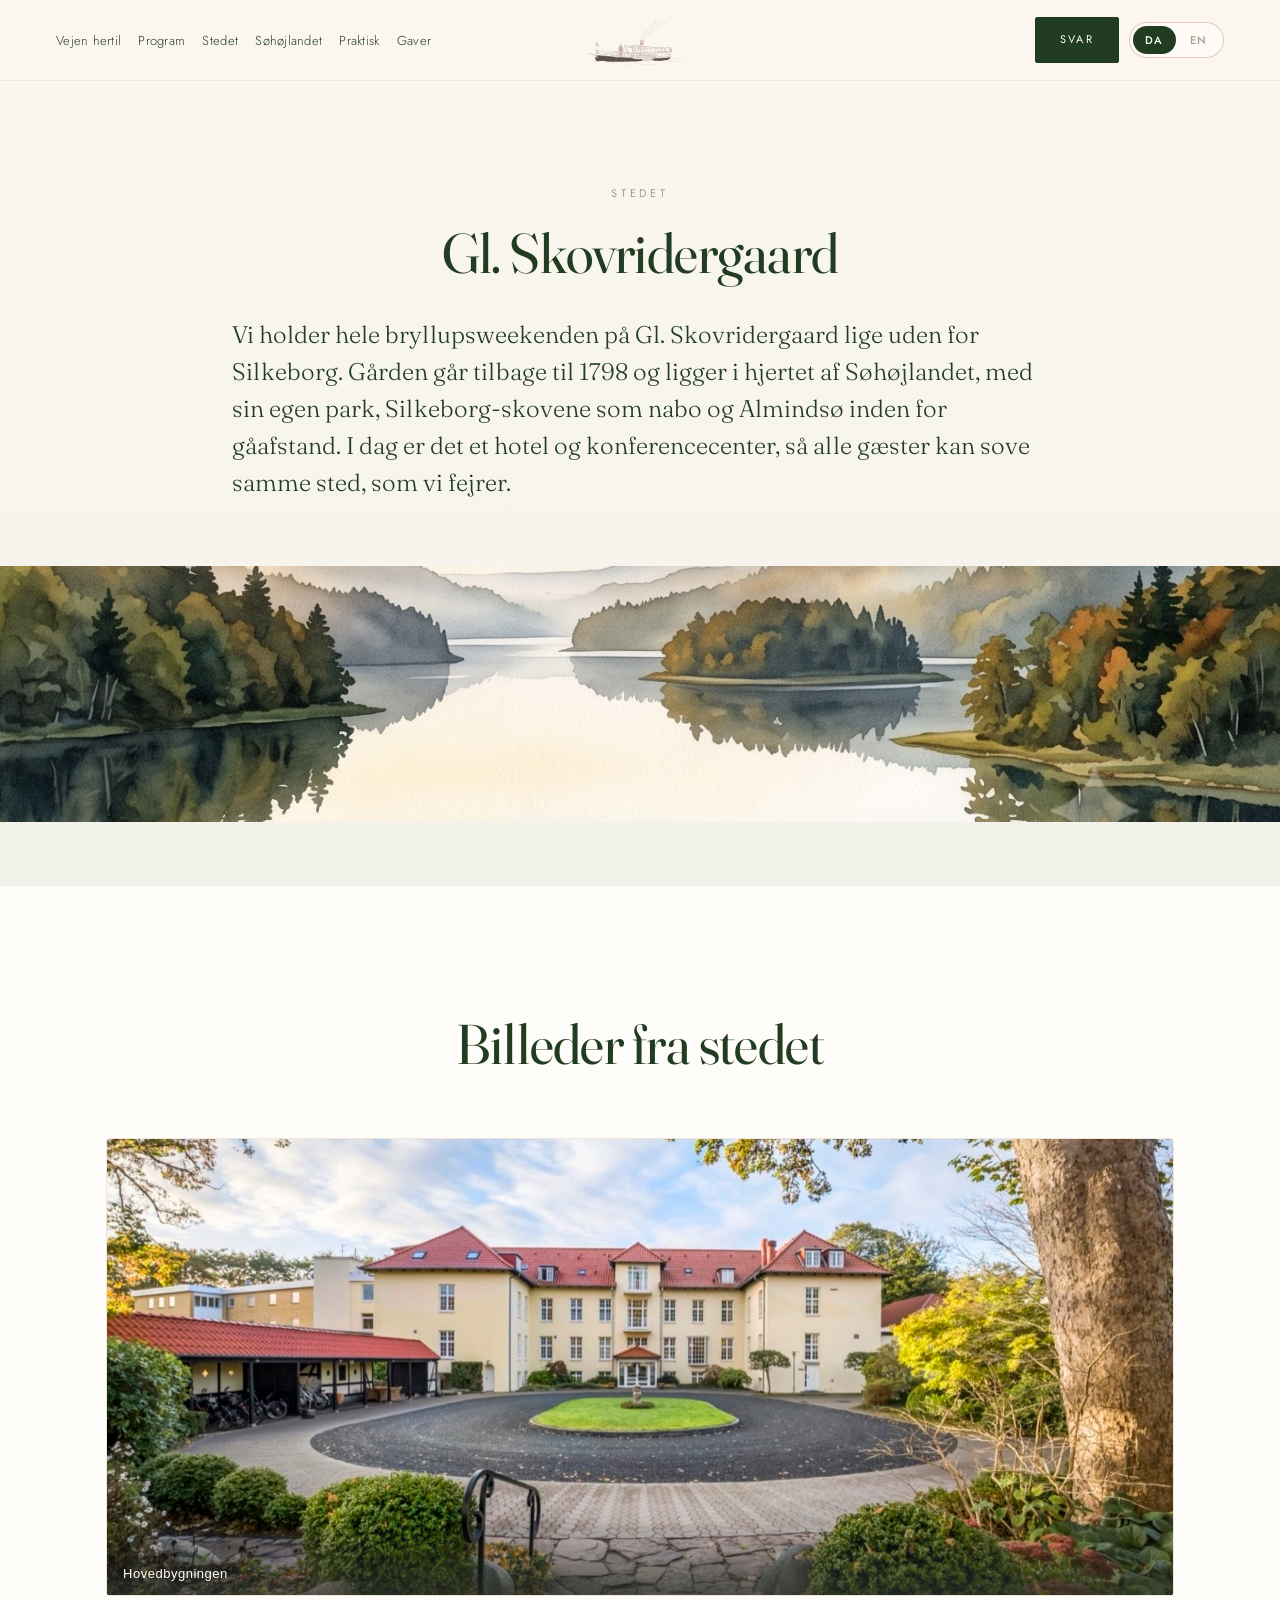
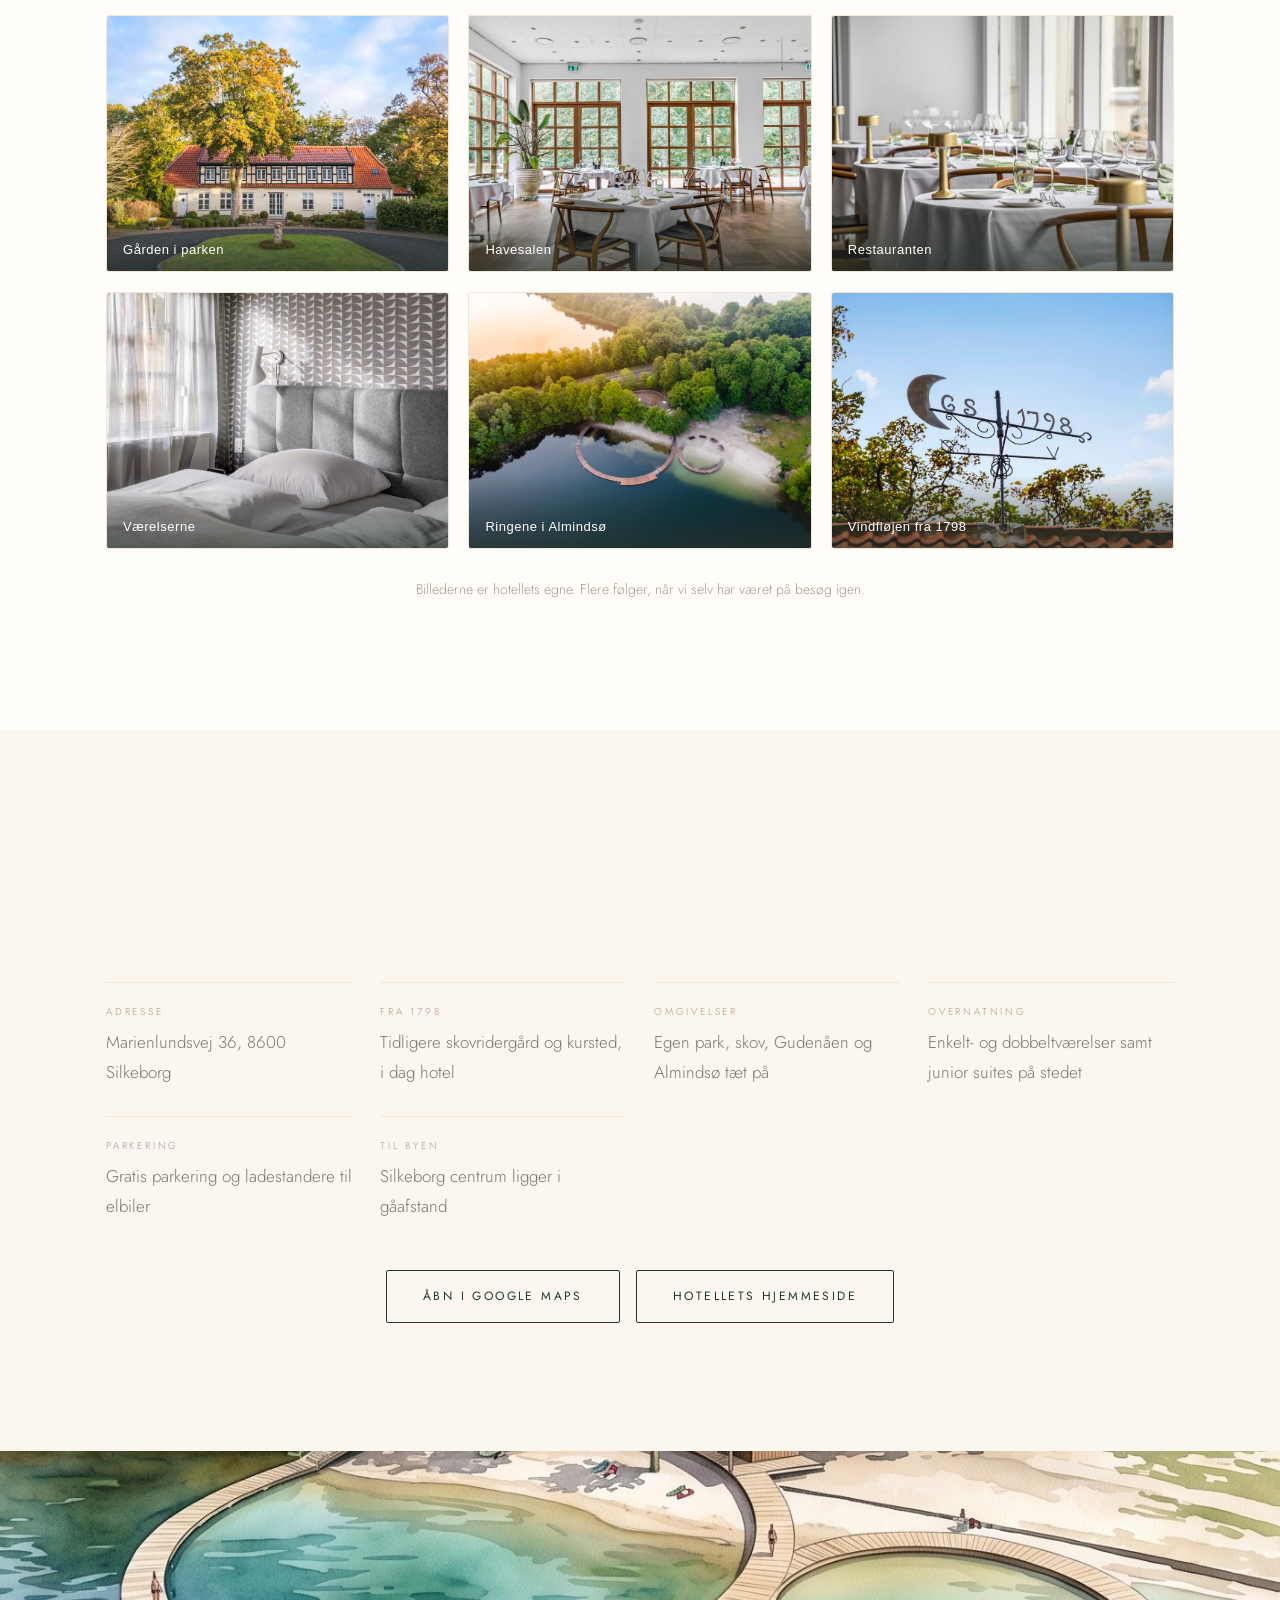
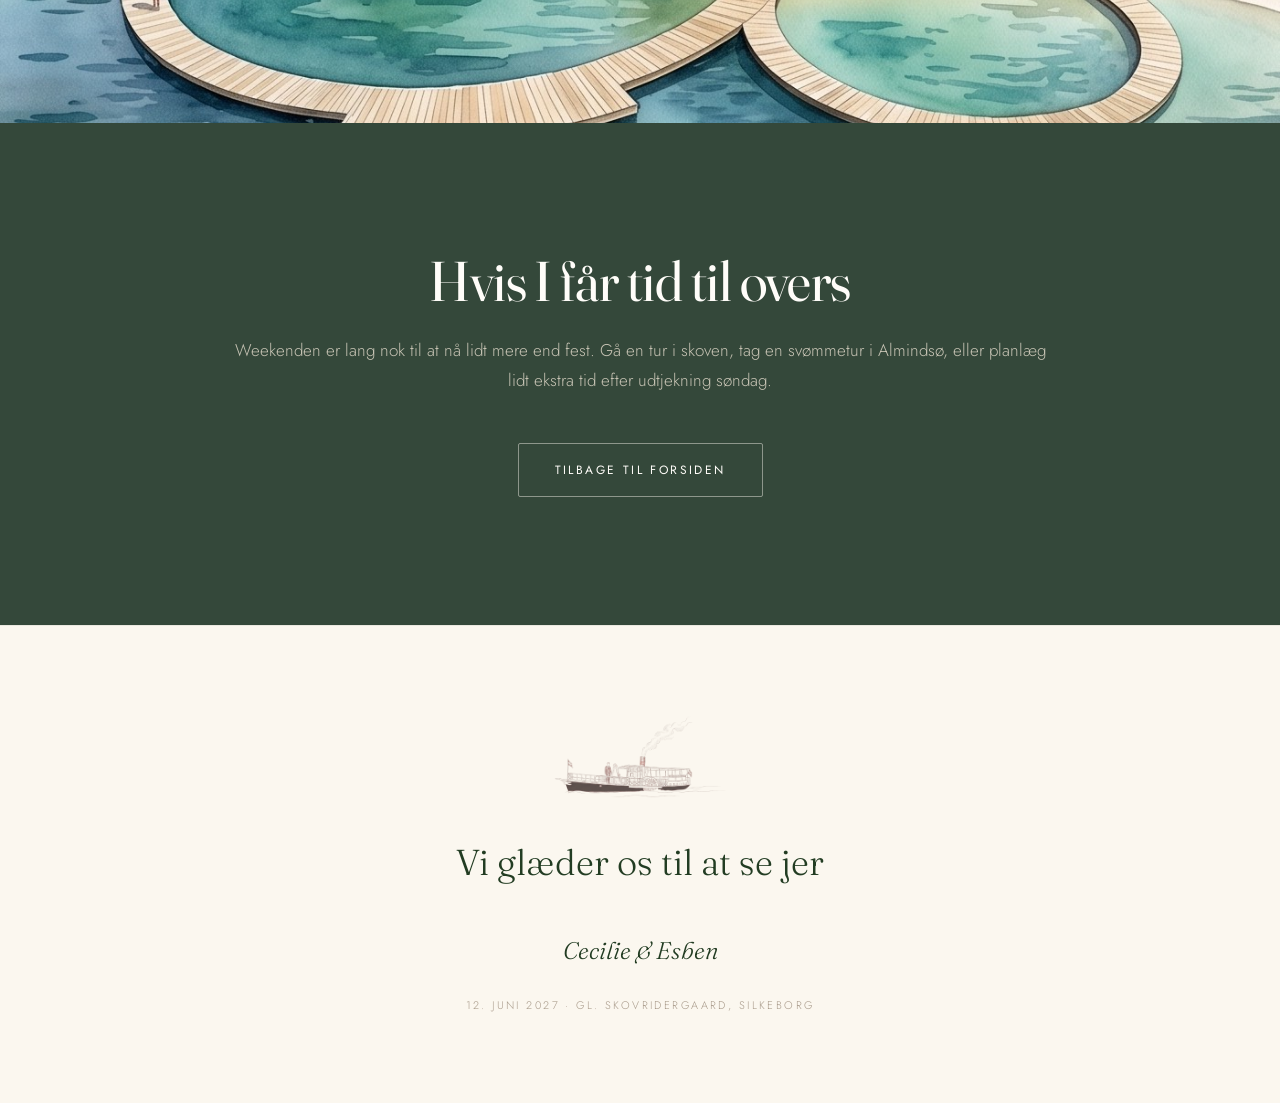
==== commit 4949f889: "Drop the rule under the names and bust the stylesheet cache The short brass rule under "Cecilie & Es" ====
--- a/Gl-Skovridergaard.html
+++ b/Gl-Skovridergaard.html
@@ -14,7 +14,7 @@
       href="https://fonts.googleapis.com/css2?family=Fraunces:ital,opsz,wght@0,9..144,300..600;1,9..144,300..600&family=Jost:ital,wght@0,300;0,400;0,500;1,300&display=swap"
       rel="stylesheet"
     />
-    <link rel="stylesheet" href="assets/css/style.css" />
+    <link rel="stylesheet" href="assets/css/style.css?v=2" />
   </head>
 
   <body data-title-key="meta.title.venue" data-description-key="meta.description.venue">
@@ -273,6 +273,8 @@
 
     <script src="assets/js/translations.js"></script>
     <script src="assets/js/i18n.js"></script>
-    <script src="assets/js/main.js"></script>
+    <!-- ?v= is a cache buster. Bump it whenever main.js changes in a way a
+         returning visitor must not miss, so nobody keeps running the old file. -->
+    <script src="assets/js/main.js?v=2"></script>
   </body>
 </html>
--- a/assets/css/style.css
+++ b/assets/css/style.css
@@ -666,121 +666,166 @@
 /* --- Programme ------------------------------------------------------------ */
 
 /*
- * The three days stack rather than sit side by side. Saturday has four times
- * as much in it as the other two, so as columns it always left one card
- * towering over its neighbours; as full-width blocks each day simply takes
- * the room it needs, and the entries inside flow into as many columns as fit.
+ * Three cards, one per day, drawn the way the A5 flyer draws them: the day
+ * itself down the left with its date under it in brass, then a hairline, then
+ * the hours as a condensed two-column list. Only the times and the titles —
+ * the descriptions belong on the flyer's own terms, which is to say not at all;
+ * what is left is the sentence under each day.
  */
 .days {
   display: grid;
-  gap: clamp(1.5rem, 3vw, 2rem);
+  gap: clamp(1rem, 2vw, 1.5rem);
 }
 
 .day {
-  padding: clamp(1.75rem, 3vw, 2.5rem);
+  display: grid;
+  grid-template-columns: minmax(0, 13rem) minmax(0, 1fr);
+  padding: clamp(1.5rem, 3vw, 2.25rem);
   border: 1px solid var(--sand);
   border-radius: var(--radius);
   background: var(--paper-2);
   box-shadow: var(--shadow-sm);
 }
 
+/* Saturday is the day the weekend is built around; a green hairline says so
+   without turning the card into a black block among two pale ones. */
 .day--feature {
-  border-color: var(--forest);
-  background: var(--forest);
-  color: var(--sand);
-  box-shadow: var(--shadow-lg);
+  border-color: var(--sage-deep);
+}
+
+.day__head {
+  grid-column: 1;
+  grid-row: 1 / span 2;
 }
 
 .day__day {
+  display: block;
+  font-family: var(--font-display);
+  font-size: clamp(1.5rem, 1.2rem + 1vw, 2rem);
+  line-height: 1.1;
+  letter-spacing: 0;
+  text-transform: none;
+  color: var(--hunter);
+}
+
+.day__date {
+  display: block;
+  margin-top: 0.45rem;
+  font-family: var(--font-body);
+  font-weight: 400;
+  font-size: 0.625rem;
+  letter-spacing: 0.2em;
+  text-transform: uppercase;
+  color: var(--brass);
+}
+
+.day__title {
+  margin: 0.85rem 0 0;
   font-size: 0.6875rem;
-  letter-spacing: 0.3em;
+  letter-spacing: 0.18em;
   text-transform: uppercase;
   color: var(--taupe);
 }
 
-.day--feature .day__day {
-  color: var(--sage);
-}
-
-.day__date {
-  display: block;
-  margin-top: 0.625rem;
-  font-family: var(--font-display);
-  font-size: 1.875rem;
-  color: var(--hunter);
-}
-
-.day--feature .day__date {
-  color: var(--paper-2);
-}
-
-.day__title {
-  margin-top: 0.375rem;
-  font-size: 0.75rem;
-  letter-spacing: 0.18em;
-  text-transform: uppercase;
-  color: var(--muted);
-}
-
-.day--feature .day__title {
-  color: var(--sage);
-}
-
+/*
+ * The list is the grid, and every entry is `display: contents` — so the times
+ * line up down the whole day instead of each row setting its own column.
+ */
 .day__list {
-  display: grid;
-  gap: 1.5rem clamp(1.5rem, 3vw, 2.5rem);
-  grid-template-columns: repeat(auto-fill, minmax(19rem, 1fr));
-  margin: 2rem 0 0;
-  padding: 0;
+  grid-column: 2;
+  grid-row: 1;
+  display: grid;
+  grid-template-columns: max-content minmax(0, 1fr);
+  gap: 0.5rem clamp(1rem, 2.5vw, 1.75rem);
+  align-content: start;
+  /* Fraunces and Jost sit on different metrics, so each row is lined up on
+     the baseline rather than on the top of its box. */
+  align-items: baseline;
+  margin: 0;
+  padding-left: clamp(1.25rem, 3vw, 2.25rem);
+  border-left: 1px solid var(--sand);
   list-style: none;
 }
 
-/* Every entry carries its own rule, since in a multi-column list there is no
-   single "first" one to leave bare. */
+.day--feature .day__list {
+  border-left-color: var(--sage);
+}
+
 .day__item {
-  display: grid;
-  grid-template-columns: 5rem 1fr;
-  gap: 1rem;
-  padding-top: 1.25rem;
-  border-top: 1px solid var(--sand);
-}
-
-.day--feature .day__item {
-  border-top-color: rgba(156, 171, 146, 0.3);
+  display: contents;
 }
 
 .day__time {
   font-family: var(--font-display);
-  font-size: 1.0625rem;
-  color: var(--brass);
+  font-size: 0.9375rem;
+  line-height: 1.5;
+  color: var(--taupe);
   font-variant-numeric: tabular-nums;
 }
 
-.day--feature .day__time {
-  color: var(--sage);
-}
-
 .day__item h4 {
-  margin: 0 0 0.25rem;
+  margin: 0;
   font-family: var(--font-body);
   font-size: 0.9375rem;
+  font-weight: 300;
+  line-height: 1.5;
+  letter-spacing: 0.01em;
+  color: var(--ink);
+}
+
+/* The one hour everything else is arranged around. */
+.day__item--key .day__time,
+.day__item--key h4 {
   font-weight: 500;
-  letter-spacing: 0.02em;
-  color: var(--ink);
-}
-
-.day--feature .day__item h4 {
-  color: var(--paper-2);
-}
-
-.day__item p {
-  margin: 0;
+  color: var(--hunter);
+}
+
+.day__note {
+  grid-column: 2;
+  grid-row: 2;
+  margin: 1.25rem 0 0;
+  padding: 1.25rem 0 0 clamp(1.25rem, 3vw, 2.25rem);
+  border-top: 1px solid var(--sand);
+  font-family: var(--font-display);
+  font-style: italic;
   font-size: 0.9375rem;
-  color: var(--muted);
-}
-
-.day--feature .day__item p {
-  color: rgba(239, 230, 214, 0.72);
+  line-height: 1.4;
+  color: var(--taupe);
+}
+
+.day--feature .day__note {
+  border-top-color: var(--sage);
+}
+
+/* Stacked, the hairline has nothing to divide, so the day simply sits on top
+   of its own hours. */
+@media (max-width: 44rem) {
+  .day {
+    grid-template-columns: minmax(0, 1fr);
+  }
+
+  .day__head,
+  .day__list,
+  .day__note {
+    grid-column: 1;
+    grid-row: auto;
+  }
+
+  .day__list {
+    margin-top: 1.25rem;
+    padding-left: 0;
+    border-left: 0;
+    border-top: 1px solid var(--sand);
+    padding-top: 1.25rem;
+  }
+
+  .day--feature .day__list {
+    border-top-color: var(--sage);
+  }
+
+  .day__note {
+    padding-left: 0;
+  }
 }
 
 /* --- Venue teaser --------------------------------------------------------- */
@@ -841,87 +886,130 @@
   background-position: center;
 }
 
-/* --- Vejen hertil: ten places, one globe ---------------------------------- */
-
-/* No align-items here: the globe column has to stretch the full height of the
-   row, or its sticky child would have nothing to travel along. */
+/* --- Vejen hertil: forty-five places, one globe --------------------------- */
+
+/*
+ * One layout at every width: the globe rides at the top as a slim bar, and the
+ * photographs run underneath it as a snap carousel. There is no hover version
+ * any more — whichever card is nearest the middle is the selected one, on a
+ * trackpad exactly as on a thumb, and globe.js turns the globe to it.
+ */
 .travel {
   display: grid;
-  gap: clamp(2rem, 4vw, 3.5rem);
-}
-
-@media (min-width: 62rem) {
-  .travel {
-    grid-template-columns: minmax(0, 1fr) 22rem;
-  }
+  gap: clamp(1.25rem, 3vw, 2rem);
 }
 
 /*
- * Columns rather than a grid: the photographs keep their own proportions, so
- * nobody gets cropped out of the frame. Tall and wide shots simply stack.
+ * The peek is paid for with padding rather than a narrower card, which is what
+ * lets the first and last photograph reach the middle: the content box is
+ * exactly one card wide, so `flex: 0 0 100%` is one card, and the padding
+ * either side is the sliver of the neighbours you can see. On a wide screen
+ * the padding grows instead of the card, so the card never becomes a square
+ * the height of the window.
  */
 .travel__grid {
-  columns: 2;
-  column-gap: clamp(0.75rem, 1.6vw, 1.25rem);
-  margin: 0;
+  --peek: 17%;
+  --card: 26rem;
+
+  display: flex;
+  gap: 0.75rem;
+  margin: 0;
+  /* Out to the screen edges, so the neighbours run off the sides. */
+  margin-inline: calc(var(--gutter) * -1);
   padding: 0;
+  /*
+   * A percentage padding resolves against the containing block, not against
+   * this element — which is what makes the peek work while the list hangs out
+   * past its own container: the overhang cancels on both sides, so the middle
+   * of a card is still the middle of the page.
+   */
+  padding-inline: var(--peek);
   list-style: none;
+  overflow-x: auto;
+  scroll-snap-type: x mandatory;
+  overscroll-behavior-x: contain;
+  scrollbar-width: none;
+}
+
+.travel__grid::-webkit-scrollbar {
+  display: none;
 }
 
 .travel__grid li {
-  break-inside: avoid;
-  margin-bottom: clamp(0.75rem, 1.6vw, 1.25rem);
-}
-
-/* One photograph. Pointing at it turns the globe, clicking it opens it up. */
+  flex: 0 0 100%;
+  scroll-snap-align: center;
+}
+
+/*
+ * Wide enough that a card the width of the column would be a square the height
+ * of the window. The list stops hanging past its container here, so the peek
+ * can be stated as "whatever is left beside a card of --card" and both sides
+ * still measure from the same box.
+ */
+@media (min-width: 48rem) {
+  .travel__grid {
+    margin-inline: 0;
+    padding-inline: max(12%, (100% - var(--card)) / 2);
+  }
+}
+
+/*
+ * Side by side the cards need one shape between them, or the carousel lurches
+ * with every swipe. They get a square, and the photograph sits inside it on a
+ * wash of its own colours rather than being cropped to fit — a centre crop
+ * this tight leaves half the couple outside the frame on the wide shots.
+ */
 .trip {
   position: relative;
   display: block;
   width: 100%;
+  aspect-ratio: 1 / 1;
   padding: 0;
   overflow: hidden;
   border: 0;
   border-radius: var(--radius);
   background: var(--sand);
   cursor: zoom-in;
-  transition: transform 0.35s ease, box-shadow 0.35s ease;
+  opacity: 0.4;
+  transition: opacity 0.35s ease;
+}
+
+/*
+ * The mount is a blurred wash of the photograph itself, set from globe.js.
+ * Without it the sliver of a neighbour showing past the card edge is often
+ * bare mount — a tall photograph touches neither side — and a blank edge
+ * invites nobody to swipe. This way the colours of the next place always
+ * show, however the photograph is shaped.
+ */
+.trip::before {
+  content: '';
+  position: absolute;
+  inset: 0;
+  background: var(--shot, none) center / cover no-repeat;
+  transform: scale(1.2);
+  filter: blur(1.25rem) saturate(0.7);
+  opacity: 0.55;
 }
 
 .trip img {
+  position: relative;
   width: 100%;
-  height: auto;
-  transition: transform 0.6s ease, filter 0.4s ease;
-}
-
+  height: 100%;
+  object-fit: contain;
+}
+
+.trip[aria-current] {
+  opacity: 1;
+}
+
+/* The name of the place is already up in the globe bar. */
 .trip__label {
-  position: absolute;
-  inset: auto 0 0;
-  display: grid;
-  gap: 0.15rem;
-  padding: 3rem 0.9rem 0.85rem;
-  background: linear-gradient(to top, rgba(30, 36, 31, 0.8), transparent);
-  color: var(--paper-2);
-  text-align: left;
-  opacity: 0;
-  transform: translateY(0.35rem);
-  transition: opacity 0.35s ease, transform 0.35s ease;
-}
-
-.trip__place {
-  font-family: var(--font-display);
-  font-size: 1.0625rem;
-  line-height: 1.15;
-}
-
-.trip__country {
-  font-size: 0.625rem;
-  letter-spacing: 0.24em;
-  text-transform: uppercase;
-  color: rgba(239, 230, 214, 0.8);
-}
-
-/* A quiet hint that there is a bigger version behind the picture. */
-.trip::after,
+  display: none;
+}
+
+/* A quiet hint that there is a bigger version behind the picture. It belongs
+   to the selected card only: the neighbours are not open to be opened. */
+.trip[aria-current]::after,
 .figure__zoom::after {
   content: '';
   position: absolute;
@@ -939,53 +1027,50 @@
   transition: opacity 0.3s ease;
 }
 
-.trip:hover,
-.trip:focus-visible {
-  transform: translateY(-3px);
-  box-shadow: var(--shadow-lg);
-}
-
-.trip:hover::after,
+.trip[aria-current]:hover::after,
 .trip:focus-visible::after,
 .figure__zoom:hover::after,
 .figure__zoom:focus-visible::after {
   opacity: 1;
 }
 
-.trip:hover img,
-.trip:focus-visible img {
-  transform: scale(1.04);
-  filter: saturate(0.95) sepia(0.03);
-}
-
-.trip:hover .trip__label,
-.trip:focus-visible .trip__label,
-.trip[aria-current] .trip__label {
-  opacity: 1;
-  transform: none;
-}
-
-/* The selected tile keeps a hunter-green hairline once the pointer moves on. */
-.trip[aria-current]::after {
-  content: '';
-  position: absolute;
-  inset: 0;
-  border: 2px solid var(--hunter);
-  border-radius: var(--radius);
-  pointer-events: none;
-}
-
 /* --- The globe ------------------------------------------------------------ */
 
+/* The bar leads and the photographs run under it, whichever order the two sit
+   in the markup. */
+.globe {
+  order: -1;
+}
+
+/*
+ * The globe on the left, and beside it the name of the place with the shuffle
+ * underneath — all of it slim enough to stay pinned while the photographs
+ * scroll past under it.
+ */
 .globe__sticky {
   position: sticky;
-  top: calc(var(--header-h) + 1.5rem);
-  text-align: center;
+  top: var(--header-h);
+  z-index: 5;
+  display: grid;
+  grid-template-columns: auto minmax(0, 1fr);
+  grid-template-areas:
+    'stage label'
+    'stage action';
+  align-items: center;
+  column-gap: clamp(1.25rem, 2.5vw, 2rem);
+  row-gap: 0.5rem;
+  padding: 0.75rem 0 1rem;
+  background: var(--paper);
+  text-align: left;
+}
+
+.section--paper .globe__sticky {
+  background: var(--paper-2);
 }
 
 .globe__stage {
-  width: min(20rem, 100%);
-  margin-inline: auto;
+  grid-area: stage;
+  width: clamp(6.5rem, 11vw, 9.5rem);
   filter: drop-shadow(0 18px 34px rgba(44, 51, 45, 0.22));
 }
 
@@ -995,10 +1080,11 @@
 }
 
 .globe__label {
-  display: grid;
-  gap: 0.5rem;
-  margin: 1.75rem 0 0;
-  min-height: 3.5rem;
+  grid-area: label;
+  align-self: end;
+  display: grid;
+  gap: 0.35rem;
+  margin: 0;
 }
 
 .globe__place {
@@ -1016,170 +1102,46 @@
   color: var(--taupe);
 }
 
+/* The hint tells you how the carousel works, so it sits under the bar rather
+   than inside it, where there is no room for a sentence. */
 .globe__hint {
-  margin: 1.25rem 0 0;
+  grid-area: hint;
+  margin: 0;
   font-size: 0.8125rem;
   color: var(--taupe);
 }
 
 .globe__shuffle {
-  margin-top: 1.25rem;
-  padding-inline: 1.5rem;
-}
-
-/*
- * On a phone the globe leads, and stays put as a slim bar while the
- * photographs scroll underneath it: globe on the left, place name alongside.
- */
-@media (max-width: 61.99rem) {
-  .globe {
-    order: -1;
-  }
-
-  /* The globe on the left, and beside it the name of the place with the
-     shuffle underneath — all of it slim enough to stay pinned. */
+  grid-area: action;
+  align-self: start;
+  justify-self: start;
+  padding: 0.5rem 1.1rem;
+  font-size: 0.625rem;
+}
+
+@media (min-width: 48rem) {
   .globe__sticky {
-    top: var(--header-h);
-    z-index: 5;
-    display: grid;
-    grid-template-columns: auto minmax(0, 1fr);
     grid-template-areas:
-      'stage label'
-      'stage action';
+      'stage label  action'
+      'stage hint   action';
+    grid-template-columns: auto minmax(0, 1fr) auto;
     align-items: center;
-    column-gap: 1.25rem;
-    row-gap: 0.5rem;
-    padding: 0.75rem 0 1rem;
-    background: var(--paper);
-    text-align: left;
-  }
-
-  .section--paper .globe__sticky {
-    background: var(--paper-2);
-  }
-
-  .globe__stage {
-    grid-area: stage;
-    width: 6.5rem;
-    margin-inline: 0;
   }
 
   .globe__label {
-    grid-area: label;
     align-self: end;
-    margin: 0;
-    min-height: 0;
-    gap: 0.35rem;
   }
 
   .globe__shuffle {
     grid-area: action;
-    align-self: start;
-    justify-self: start;
-    margin-top: 0;
-    padding: 0.5rem 1.1rem;
-    font-size: 0.625rem;
-  }
-
+    align-self: center;
+    justify-self: end;
+  }
+}
+
+@media (max-width: 47.99rem) {
   .globe__hint {
     display: none;
-  }
-
-  /*
-   * There is no pointer to hover with, so the photographs become a carousel
-   * and swiping takes over the job: whichever card sits nearest the middle is
-   * the selected one, and the globe turns to it. globe.js reads the scroll
-   * position; everything below is only the look of it.
-   *
-   * The peek is paid for with padding rather than a narrower card, which is
-   * what lets the first and last photograph reach the middle: the content box
-   * is exactly one card wide, so `flex: 0 0 100%` is one card, and the padding
-   * either side is the sliver of the neighbours you can see.
-   */
-  .travel__grid {
-    --peek: 17%;
-
-    display: flex;
-    columns: initial;
-    gap: 0.75rem;
-    /* Out to the screen edges, so the neighbours run off the sides. */
-    margin-inline: calc(var(--gutter) * -1);
-    padding-inline: var(--peek);
-    overflow-x: auto;
-    scroll-snap-type: x mandatory;
-    overscroll-behavior-x: contain;
-    scrollbar-width: none;
-  }
-
-  .travel__grid::-webkit-scrollbar {
-    display: none;
-  }
-
-  .travel__grid li {
-    flex: 0 0 100%;
-    margin-bottom: 0;
-    scroll-snap-align: center;
-  }
-
-  /*
-   * Side by side the cards need one shape between them, or the carousel
-   * lurches with every swipe. They get a square, and the photograph sits
-   * inside it on the sand rather than being cropped to fit — a centre crop
-   * this tight leaves half the couple outside the frame on the wide shots.
-   * The mount is the same colour as the card, so it reads as a print laid on
-   * paper rather than as a photograph that has come up short.
-   */
-  .trip {
-    aspect-ratio: 1 / 1;
-    opacity: 0.4;
-    transition: opacity 0.35s ease;
-  }
-
-  /*
-   * The mount is a blurred wash of the photograph itself, set from globe.js.
-   * Without it the sliver of a neighbour showing past the card edge is often
-   * bare mount — a tall photograph touches neither side — and a blank edge
-   * invites nobody to swipe. This way the colours of the next place always
-   * show, however the photograph is shaped.
-   */
-  .trip::before {
-    content: '';
-    position: absolute;
-    inset: 0;
-    background: var(--shot, none) center / cover no-repeat;
-    transform: scale(1.2);
-    filter: blur(1.25rem) saturate(0.7);
-    opacity: 0.55;
-  }
-
-  .trip img {
-    position: relative;
-    height: 100%;
-    object-fit: contain;
-  }
-
-  .trip[aria-current] {
-    opacity: 1;
-  }
-
-  /* The name is already up in the globe bar, and a dark gradient over the
-     mount would only muddy it. */
-  .trip__label {
-    display: none;
-  }
-
-  /* Lifting and zooming belong to a pointer; on a touch screen the styles
-     only stick to whatever was tapped last. */
-  .trip:hover,
-  .trip:focus-visible {
-    transform: none;
-    box-shadow: none;
-  }
-
-  .trip:hover img,
-  .trip:focus-visible img {
-    transform: none;
-    filter: none;
   }
 }
 
@@ -1489,42 +1451,22 @@
   color: var(--muted);
 }
 
-/* --- Day cards: note under each day --------------------------------------- */
-
-.day__note {
-  margin: 1.75rem 0 0;
-  padding-top: 1.5rem;
-  border-top: 1px solid var(--sand);
-  font-family: var(--font-display);
-  font-style: italic;
-  font-size: 1.0625rem;
-  line-height: 1.4;
-  color: var(--taupe);
-}
-
-.day--feature .day__note {
-  border-top-color: rgba(156, 171, 146, 0.3);
-  color: var(--sage);
-}
-
-/* --- Plan page ------------------------------------------------------------ */
-
-.plan-page {
-  background: var(--paper);
-}
-
-.plan-intro {
+/* --- Invitation: the page around the sheets ------------------------------- */
+
+/* Screen furniture: what the invitation is and how to print it. None of this
+   survives into the print, which is only the two sheets. */
+.inv-intro {
   padding: calc(var(--header-h) + clamp(2.5rem, 7vw, 4.5rem)) 0 clamp(2rem, 4vw, 3rem);
   text-align: center;
 }
 
-.plan-intro__text {
+.inv-intro__text {
   max-width: 34rem;
   margin-inline: auto;
   color: var(--muted);
 }
 
-.plan-intro__actions {
+.inv-intro__actions {
   display: flex;
   flex-wrap: wrap;
   gap: 0.75rem;
@@ -1532,227 +1474,18 @@
   margin-top: 2rem;
 }
 
+/* --- Invitation: a double-sided A5 flyer ---------------------------------- */
+
 /*
- * On a laptop the flyer is a card lying on a photograph, so the page never
- * reads as a small card floating in empty space. On a phone the photo steps
- * aside and the card takes the full width instead.
- */
-/*
- * On a laptop the card is laid next to a photograph of the same size, like two
- * things on a table — which fills the width without the card floating alone in
- * empty space. On a phone the photo steps aside and the card takes over.
- */
-.flyer-stage {
-  display: grid;
-  justify-items: center;
-  gap: clamp(1.5rem, 4vw, 3.5rem);
-  padding: clamp(2.5rem, 6vw, 4.5rem) var(--gutter) clamp(3rem, 7vw, 5rem);
-  background: var(--sand);
-}
-
-.flyer-photo {
-  display: none;
-}
-
-@media (min-width: 60rem) {
-  .flyer-stage {
-    grid-auto-flow: column;
-    align-items: center;
-    padding-block: clamp(3.5rem, 7vw, 6rem);
-  }
-
-  .flyer-photo {
-    display: block;
-    width: 105mm;
-    height: 148mm;
-    margin: 0;
-    overflow: hidden;
-    border-radius: var(--radius);
-    box-shadow: var(--shadow-lg);
-  }
-
-  .flyer-photo img {
-    width: 100%;
-    height: 100%;
-    object-fit: cover;
-  }
-}
-
-/*
- * A6 is 105 x 148 mm. Every measurement inside the flyer is a multiple of
- * --u, which is a millimetre by default and shrinks to fit narrow viewports —
- * so the card keeps its exact proportions instead of wrapping or cramming.
- */
-.flyer {
-  --u: 1mm;
-  width: calc(105 * var(--u));
-  min-height: calc(148 * var(--u));
-  background: var(--paper-2);
-  border: 1px solid var(--sand);
-  box-shadow: var(--shadow-lg);
-}
-
-@media (max-width: 30rem) {
-  .flyer {
-    --u: calc((100vw - 2 * var(--gutter)) / 105);
-  }
-}
-
-.flyer__inner {
-  display: flex;
-  flex-direction: column;
-  min-height: calc(148 * var(--u));
-  padding: calc(7 * var(--u)) calc(6.5 * var(--u)) calc(5 * var(--u));
-}
-
-.flyer__head {
-  text-align: center;
-  padding-bottom: calc(2 * var(--u));
-  border-bottom: 1px solid var(--sand);
-}
-
-.flyer__mark {
-  width: calc(17 * var(--u));
-  margin: 0 auto calc(1.5 * var(--u));
-  color: var(--hunter);
-}
-
-.flyer__names {
-  font-size: calc(5.6 * var(--u));
-  line-height: 1;
-  color: var(--hunter);
-}
-
-.flyer__amp {
-  font-style: italic;
-  font-variation-settings: 'SOFT' 20, 'WONK' 1, 'opsz' 144;
-}
-
-.flyer__title {
-  margin: calc(1.6 * var(--u)) 0 0;
-  font-size: calc(2.4 * var(--u));
-  letter-spacing: 0.3em;
-  text-transform: uppercase;
-  color: var(--taupe);
-}
-
-.flyer__dates {
-  margin: calc(1.5 * var(--u)) 0 0;
-  font-family: var(--font-display);
-  font-style: italic;
-  font-size: calc(3.5 * var(--u));
-  color: var(--hunter);
-}
-
-.plan-days {
-  flex: 1;
-  padding-top: calc(2 * var(--u));
-}
-
-.plan-day + .plan-day {
-  margin-top: calc(2 * var(--u));
-  padding-top: calc(2 * var(--u));
-  border-top: 1px solid var(--sand);
-}
-
-.plan-day__head {
-  display: flex;
-  align-items: baseline;
-  flex-wrap: wrap;
-  gap: 0 calc(2 * var(--u));
-}
-
-.plan-day__day {
-  font-family: var(--font-display);
-  font-size: calc(3.8 * var(--u));
-  color: var(--hunter);
-}
-
-.plan-day__date {
-  font-weight: 400;
-  font-size: calc(2.6 * var(--u));
-  letter-spacing: 0.16em;
-  text-transform: uppercase;
-  color: var(--taupe);
-}
-
-.plan-day__title {
-  margin: 0;
-  font-size: calc(2.5 * var(--u));
-  letter-spacing: 0.16em;
-  text-transform: uppercase;
-  color: var(--sage-deep);
-}
-
-.plan-day__list {
-  margin: calc(1.2 * var(--u)) 0 0;
-  padding: 0;
-  list-style: none;
-}
-
-.plan-item {
-  display: grid;
-  grid-template-columns: calc(19 * var(--u)) 1fr;
-  gap: 0 calc(3 * var(--u));
-  padding-block: calc(0.45 * var(--u));
-}
-
-.plan-item__time {
-  font-family: var(--font-display);
-  font-size: calc(2.9 * var(--u));
-  line-height: 1.35;
-  color: var(--brass);
-  font-variant-numeric: tabular-nums;
-}
-
-.plan-item h4 {
-  margin: 0;
-  font-family: var(--font-body);
-  font-size: calc(2.9 * var(--u));
-  font-weight: 500;
-  line-height: 1.35;
-  letter-spacing: 0.01em;
-  color: var(--ink);
-}
-
-/*
- * Times and titles only — the descriptions live on the front page. Keeping the
- * flyer to that on screen too means what you see is exactly what prints.
- */
-.plan-item p {
-  display: none;
-}
-
-.plan-day__note {
-  margin: calc(1.2 * var(--u)) 0 0;
-  font-family: var(--font-display);
-  font-style: italic;
-  font-size: calc(2.6 * var(--u));
-  line-height: 1.3;
-  color: var(--taupe);
-}
-
-.flyer__foot {
-  margin-top: calc(3 * var(--u));
-  padding-top: calc(2 * var(--u));
-  border-top: 1px solid var(--sand);
-  text-align: center;
-}
-
-.flyer__foot p {
-  margin: 0;
-  font-size: calc(2.4 * var(--u));
-  letter-spacing: 0.1em;
-  color: var(--taupe);
-}
-
-/* --- Invitation: A4 landscape gatefold ------------------------------------ */
-
-/*
- * 297 x 210 mm, printed double-sided and folded into three panels of
- * 74.25 | 148.5 | 74.25 mm. As with the flyer, everything is a multiple of
- * --u so the whole sheet scales down for on-screen preview without reflowing.
- * The invitation is pure white — no cream — as asked.
+ * The 2a artboard from `Bryllupsflyer A5.dc.html`, redrawn in the site's own
+ * Fraunces and hunter green. The source file is set in Cormorant Garamond over
+ * a sage `#4E5D4F`; here the sage is replaced by hunter green let down towards
+ * the paper, which keeps the muted weight of the design without introducing a
+ * second green to the site.
+ *
+ * That canvas is 559 x 794 px — A5 at 96dpi — so `--u` is one of its pixels and
+ * every measurement below is the number the design was drawn with. On paper
+ * `--u` resolves to 210mm/794; on a narrow screen it shrinks with the viewport.
  */
 .inv-page {
   background: var(--paper);
@@ -1787,74 +1520,45 @@
   text-align: center;
 }
 
-.sheet {
-  --u: 1mm;
+/*
+ * The flyer's own palette: one hunter green mixed towards the paper in five
+ * steps, so the whole piece is a single colour at different strengths rather
+ * than the near-neutral greens of the source artboard.
+ */
+.sheet--a5 {
+  --u: calc(210mm / 794);
+
+  --f-ink: #2d452c; /* the names */
+  --f-strong: #384f36; /* headings, dates, the venue */
+  --f-solid: #495d47; /* the practical panel and the rule under the head */
+  --f-soft: #6e7d69; /* the eyebrow */
+  --f-softer: #8e9987; /* the line under it */
+  --f-address: #7d8a77;
+  --f-time: #8a8f84;
+  --f-rule: #e2dac9;
+  --f-gold-light: #dcc39b;
+
   position: relative;
-  display: grid;
-  grid-template-columns:
-    calc(74.25 * var(--u)) calc(148.5 * var(--u)) calc(74.25 * var(--u));
-  width: calc(297 * var(--u));
-  height: calc(210 * var(--u));
-  background: #fff;
+  width: calc(559 * var(--u));
+  height: calc(794 * var(--u));
+  background: var(--paper);
   box-shadow: var(--shadow-lg);
 }
 
-@media (max-width: 78rem) {
-  .sheet {
-    --u: calc((100vw - 2 * var(--gutter)) / 297);
-  }
-}
-
-/* Fold guides — on screen only, plus faint marks in the paper margin. */
-.fold {
-  position: absolute;
-  top: 0;
-  bottom: 0;
-  width: 0;
-  border-left: 1px dashed rgba(169, 154, 138, 0.55);
-  pointer-events: none;
+/* Screen only: on paper --u must stay true, and A5 is narrower than this
+   breakpoint, so an unqualified media query would fire in print. */
+@media screen and (max-width: 38rem) {
+  .sheet--a5 {
+    --u: calc((100vw - 2 * var(--gutter)) / 559);
+  }
 }
 
 .panel {
+  position: relative;
   display: flex;
   flex-direction: column;
-  padding: calc(11 * var(--u)) calc(8 * var(--u));
+  height: 100%;
   overflow: hidden;
-}
-
-.panel--centre {
-  padding-inline: calc(16 * var(--u));
-  text-align: center;
-}
-
-/* --- Invitation: centre panel --- */
-
-.inv-main {
-  position: relative;
-  align-items: center;
-  /* Centred in the space left above the panorama along the foot. */
-  justify-content: center;
-  padding-bottom: calc(38 * var(--u));
-}
-
-.inv-main__mark {
-  width: calc(34 * var(--u));
-  color: var(--hunter);
-}
-
-.inv-main__eyebrow {
-  margin: calc(6 * var(--u)) 0 0;
-  font-size: calc(2.4 * var(--u));
-  letter-spacing: 0.32em;
-  text-transform: uppercase;
-  color: var(--taupe);
-}
-
-.inv-main__names {
-  margin: calc(4 * var(--u)) 0 0;
-  font-size: calc(14 * var(--u));
-  line-height: 1;
-  color: var(--hunter);
 }
 
 .inv-amp {
@@ -1862,291 +1566,399 @@
   font-variation-settings: 'SOFT' 20, 'WONK' 1, 'opsz' 144;
 }
 
-.inv-main__invite {
-  margin: calc(5 * var(--u)) 0 0;
-  max-width: calc(96 * var(--u));
-  font-size: calc(3.1 * var(--u));
-  line-height: 1.5;
-  color: var(--muted);
-}
-
-.inv-main__date {
-  margin: calc(5 * var(--u)) 0 0;
+/* --- Invitation: the front --- */
+
+/*
+ * The lakes run the full sheet, then all but disappear under a cream veil that
+ * is at its thinnest across the middle — so the water reads behind the names
+ * and the type at the top and foot still has plain paper to sit on.
+ */
+/*
+ * The watercolour was scanned with its paper, so the file carries a deckled
+ * white edge — about 23px of the 644 along the foot. Covering the sheet lands
+ * that edge exactly on the trim, as a white bar under the address. Hanging the
+ * image past the top and bottom by 5% pushes both edges outside the sheet.
+ */
+.inv-front__wash {
+  position: absolute;
+  inset: -5% 0;
+  width: 100%;
+  height: 110%;
+  object-fit: cover;
+  opacity: 0.95;
+}
+
+.inv-front__veil {
+  position: absolute;
+  inset: 0;
+  background: linear-gradient(
+    180deg,
+    rgba(251, 247, 239, 0.44) 0%,
+    rgba(251, 247, 239, 0.31) 22%,
+    rgba(251, 247, 239, 0.4) 34%,
+    rgba(251, 247, 239, 0.41) 52%,
+    rgba(251, 247, 239, 0.3) 68%,
+    rgba(251, 247, 239, 0.48) 100%
+  );
+}
+
+.inv-front__body {
+  position: relative;
+  display: flex;
+  flex-direction: column;
+  align-items: center;
+  height: 100%;
+  padding: calc(52 * var(--u)) calc(46 * var(--u)) calc(32 * var(--u));
+  text-align: center;
+}
+
+.inv-front__top {
+  display: grid;
+  gap: calc(7 * var(--u));
+}
+
+.inv-front__eyebrow {
+  margin: 0;
+  font-size: calc(11 * var(--u));
+  letter-spacing: 0.34em;
+  text-transform: uppercase;
+  color: var(--f-strong);
+}
+
+.inv-front__range {
+  margin: 0;
+  font-size: calc(10 * var(--u));
+  font-weight: 300;
+  letter-spacing: 0.3em;
+  text-transform: uppercase;
+  color: var(--f-strong);
+}
+
+/* Centred in whatever is left between the two fixed groups. */
+.inv-front__mid {
+  position: relative;
+  display: grid;
+  justify-items: center;
+  gap: calc(22 * var(--u));
+  margin-block: auto;
+}
+
+/*
+ * The glow is the design's: the names sit over the one place the veil is thin,
+ * and without it the water shows through the counters of the letters. It is a
+ * radial gradient rather than a text-shadow because Chrome prints blurred
+ * shadows as hard opaque boxes, which wrecked the PDF.
+ */
+.inv-front__mid::before {
+  content: '';
+  position: absolute;
+  inset: -70% -24%;
+  background: radial-gradient(
+    ellipse at center,
+    rgba(251, 247, 239, 0.95) 0%,
+    rgba(251, 247, 239, 0.8) 30%,
+    rgba(251, 247, 239, 0.4) 55%,
+    rgba(251, 247, 239, 0) 72%
+  );
+  pointer-events: none;
+}
+
+.inv-front__names {
+  position: relative;
+}
+
+.inv-front__names {
+  margin: 0;
+  font-size: calc(53 * var(--u));
+  font-weight: 500;
+  line-height: 0.98;
+  color: var(--f-ink);
+}
+
+/* Fraunces sets the ampersand tighter than Cormorant did; the design has air
+   on both sides of it. */
+.inv-front__names .inv-amp {
+  margin-inline: calc(4 * var(--u));
+  font-weight: 400;
+  font-size: calc(46 * var(--u));
+}
+
+.inv-front__foot {
+  display: grid;
+  gap: calc(9 * var(--u));
+}
+
+.inv-front__invite {
+  margin: 0 auto calc(16 * var(--u));
+  max-width: calc(330 * var(--u));
   font-family: var(--font-display);
-  font-size: calc(5 * var(--u));
-  color: var(--hunter);
-}
-
-.inv-main__venue {
-  margin: calc(3.5 * var(--u)) 0 0;
+  font-size: calc(19 * var(--u));
+  line-height: 1.55;
+  color: var(--f-strong);
+  text-wrap: pretty;
+}
+
+.inv-front__date {
+  margin: 0;
   font-family: var(--font-display);
-  font-size: calc(4 * var(--u));
+  font-size: calc(24 * var(--u));
+  font-weight: 500;
+  color: var(--f-strong);
+}
+
+.inv-front__venue {
+  margin: 0;
+  font-family: var(--font-display);
+  font-size: calc(19 * var(--u));
+  color: var(--f-solid);
+}
+
+.inv-front__address {
+  margin: 0;
+  font-size: calc(10.5 * var(--u));
+  letter-spacing: 0.26em;
+  text-transform: uppercase;
+  color: var(--f-address);
+}
+
+/* --- Invitation: the back --- */
+
+.inv-reverse {
+  /* One size for every line of running text on the back: the programme, the
+     practical panel and the reply line share it, so the page reads as one
+     piece and the type can be as large as the sheet allows. */
+  --f-body: calc(14 * var(--u));
+  --f-heading: calc(12 * var(--u)); /* the small caps headings in the panel and the foot */
+  --f-label: calc(10 * var(--u));
+
+  padding: calc(22 * var(--u)) calc(44 * var(--u)) calc(24 * var(--u));
   color: var(--ink);
 }
 
-.inv-main__address {
-  margin: calc(1.5 * var(--u)) 0 0;
-  font-size: calc(2.4 * var(--u));
+.inv-reverse__head {
+  display: flex;
+  align-items: flex-end;
+  justify-content: space-between;
+  padding-bottom: calc(10 * var(--u));
+  border-bottom: calc(2 * var(--u)) solid var(--f-solid);
+}
+
+.inv-reverse__title {
+  margin: 0;
+  font-size: calc(30 * var(--u));
+  font-weight: 400;
+  line-height: 1;
+  color: var(--f-strong);
+}
+
+.inv-reverse__sub {
+  margin: calc(6 * var(--u)) 0 0;
+  font-size: calc(10 * var(--u));
+  letter-spacing: 0.3em;
+  text-transform: uppercase;
+  color: var(--brass);
+}
+
+.inv-reverse__names {
+  flex: none;
+  margin: 0;
+  font-family: var(--font-display);
+  font-size: calc(17 * var(--u));
+  white-space: nowrap;
+  color: var(--f-strong);
+}
+
+/* --- Invitation: the programme --- */
+
+.inv-days {
+  display: grid;
+  gap: calc(12 * var(--u));
+  padding-top: calc(10 * var(--u));
+}
+
+/*
+ * Two columns: the day on the left, its hours on the right against a hairline.
+ * The list is a grid of its own and each entry is `display: contents`, so the
+ * times and the titles line up down the whole day rather than per row.
+ */
+.inv-day {
+  display: grid;
+  grid-template-columns: calc(108 * var(--u)) minmax(0, 1fr);
+  gap: 0 calc(14 * var(--u));
+}
+
+.inv-day__head {
+  padding-top: calc(2 * var(--u));
+}
+
+.inv-day__day {
+  display: block;
+  font-family: var(--font-display);
+  font-size: calc(18 * var(--u));
+  line-height: 1.1;
+  color: var(--f-strong);
+}
+
+/* Same voice as the date line in the head. */
+.inv-day__date {
+  display: block;
+  margin-top: calc(3 * var(--u));
+  font-weight: 300;
+  font-size: var(--f-label);
+  letter-spacing: 0.3em;
+  text-transform: uppercase;
+  color: var(--brass);
+}
+
+/* The subtitle is redundant next to the date at this size. */
+.inv-day__title {
+  display: none;
+}
+
+.inv-day__list {
+  display: grid;
+  grid-template-columns: calc(108 * var(--u)) minmax(0, 1fr);
+  gap: calc(5 * var(--u)) calc(12 * var(--u));
+  align-items: baseline;
+  margin: 0;
+  padding-left: calc(16 * var(--u));
+  border-left: calc(1 * var(--u)) solid var(--f-rule);
+  list-style: none;
+  font-size: var(--f-body);
+  font-weight: 300;
+  line-height: 1.25;
+}
+
+.inv-item {
+  display: contents;
+}
+
+.inv-item__time {
+  color: var(--f-time);
+}
+
+.inv-item h4 {
+  margin: 0;
+  font-family: var(--font-body);
+  font-size: inherit;
+  font-weight: inherit;
+  line-height: inherit;
+}
+
+/* The ceremony is the hour the whole weekend is built around. */
+.inv-item--key .inv-item__time,
+.inv-item--key h4 {
+  font-weight: 400;
+  color: var(--f-solid);
+}
+
+/* The one line after the last hour of the wedding day, set in the hours'
+   column so the hairline runs on past it. */
+.inv-day__note {
+  grid-column: 2;
+  margin: 0;
+  padding: calc(3 * var(--u)) 0 0 calc(16 * var(--u));
+  border-left: calc(1 * var(--u)) solid var(--f-rule);
+  font-family: var(--font-body);
+  font-style: italic;
+  font-weight: 300;
+  font-size: var(--f-body);
+  line-height: 1.25;
+  color: var(--f-time);
+}
+
+/* --- Invitation: the practical panel --- */
+
+.inv-practical {
+  display: grid;
+  /* Widths set so every text but the address holds to two lines at the
+     agenda's size: the dress code needs the wider left column, the
+     accommodation note the rest. */
+  grid-template-columns: calc(234 * var(--u)) minmax(0, 1fr);
+  gap: calc(12 * var(--u)) calc(16 * var(--u));
+  /* Centred between the last agenda line and the reply line below. */
+  margin-top: calc(78 * var(--u));
+  padding: calc(14 * var(--u)) calc(14 * var(--u));
+  background: var(--f-solid);
+  color: var(--paper);
+}
+
+.inv-fact h3 {
+  margin: 0 0 calc(2 * var(--u));
+  font-family: var(--font-body);
+  font-size: var(--f-heading);
+  font-weight: 400;
+  letter-spacing: 0.16em;
+  text-transform: uppercase;
+  color: var(--f-gold-light);
+}
+
+.inv-fact p {
+  margin: 0;
+  font-size: var(--f-body);
+  font-weight: 300;
+  line-height: 1.35;
+  white-space: pre-line; /* the address breaks where the string says */
+  color: rgba(251, 247, 239, 0.92);
+}
+
+/* --- Invitation: the foot --- */
+
+/* Sailing off the right edge, behind the reply line. */
+.inv-reverse__boat {
+  position: absolute;
+  right: calc(-18 * var(--u));
+  bottom: calc(3 * var(--u));
+  /* Wide enough that the bow reaches well past the reply line. */
+  width: calc(300 * var(--u));
+  height: auto;
+  opacity: 0.92;
+  pointer-events: none;
+}
+
+.inv-reverse__foot {
+  position: relative;
+  display: flex;
+  align-items: stretch;
+  gap: calc(18 * var(--u));
+  margin-top: auto;
+  padding-top: calc(10 * var(--u));
+}
+
+.inv-qr {
+  flex: none;
+  width: calc(44 * var(--u));
+  height: calc(44 * var(--u));
+}
+
+/*
+ * The two lines span exactly the height of the QR code: the label's cap line
+ * sits on its top edge and the address's baseline on its bottom edge. Both
+ * lines are set solid and the fonts' own leading is trimmed away with the
+ * small negative margins, tuned by eye against the rendered sheet.
+ */
+.inv-reverse__foot > div {
+  display: flex;
+  flex-direction: column;
+  justify-content: space-between;
+}
+
+.inv-web__label {
+  margin: calc(-1.3 * var(--u)) 0 0;
+  font-size: var(--f-heading);
+  line-height: 1;
   letter-spacing: 0.16em;
   text-transform: uppercase;
   color: var(--taupe);
 }
 
-.inv-main__weekend {
-  margin: calc(5 * var(--u)) 0 0;
-  max-width: calc(92 * var(--u));
-  font-size: calc(2.9 * var(--u));
-  line-height: 1.5;
-  color: var(--muted);
-}
-
-.inv-main__closing {
-  margin: calc(4 * var(--u)) 0 0;
+/* Scoped so it outranks the global `p:last-child { margin-bottom: 0 }`. */
+.inv-reverse__foot .inv-web {
+  margin: 0 0 calc(-1.7 * var(--u));
   font-family: var(--font-display);
-  font-style: italic;
-  font-size: calc(4 * var(--u));
-  color: var(--taupe);
-}
-
-/* The panorama runs full width along the foot of the centre panel. */
-.inv-main__scene {
-  position: absolute;
-  inset: auto 0 0;
-  width: 100%;
-  height: calc(30 * var(--u));
-  object-fit: cover;
-  object-position: center 55%;
-}
-
-/* --- Invitation: flaps --- */
-
-.inv-panel-title {
-  font-size: calc(6.5 * var(--u));
-  color: var(--hunter);
-  text-align: center;
-}
-
-.inv-facts {
-  margin-top: calc(7 * var(--u));
-}
-
-.inv-fact + .inv-fact {
-  margin-top: calc(6 * var(--u));
-}
-
-.inv-fact h3 {
-  margin-bottom: calc(1.6 * var(--u));
-  font-family: var(--font-body);
-  font-size: calc(2.3 * var(--u));
-  font-weight: 500;
-  letter-spacing: 0.24em;
-  text-transform: uppercase;
-  color: var(--brass);
-}
-
-.inv-fact p {
-  margin: 0;
-  font-size: calc(2.9 * var(--u));
-  line-height: 1.45;
-  color: var(--ink);
-}
-
-.inv-web {
-  margin: auto 0 0;
-  padding-top: calc(6 * var(--u));
-  border-top: 1px solid var(--sand);
-  text-align: center;
-}
-
-.inv-web__label {
-  display: block;
-  margin-bottom: calc(1.4 * var(--u));
-  font-size: calc(2.2 * var(--u));
-  letter-spacing: 0.22em;
-  text-transform: uppercase;
-  color: var(--taupe);
-}
-
-.inv-web strong {
-  font-family: var(--font-display);
-  font-weight: 400;
-  font-size: calc(4 * var(--u));
-  color: var(--hunter);
-}
-
-/* --- Invitation: the programme flap --- */
-
-.inv-days {
-  margin-top: calc(6 * var(--u));
-}
-
-.inv-day + .inv-day {
-  margin-top: calc(4.5 * var(--u));
-}
-
-.inv-day__head {
-  padding-bottom: calc(1.6 * var(--u));
-  border-bottom: 1px solid var(--sand);
-}
-
-.inv-day__day {
-  font-family: var(--font-display);
-  font-size: calc(4.2 * var(--u));
-  color: var(--hunter);
-}
-
-.inv-day__date {
-  display: block;
-  font-weight: 400;
-  font-size: calc(2.1 * var(--u));
-  letter-spacing: 0.2em;
-  text-transform: uppercase;
-  color: var(--taupe);
-}
-
-/* The day's subtitle is redundant next to the date at this size. */
-.inv-day__title {
-  display: none;
-}
-
-.inv-day__list {
-  margin: calc(2.4 * var(--u)) 0 0;
-  padding: 0;
-  list-style: none;
-}
-
-.inv-item {
-  display: grid;
-  grid-template-columns: calc(15 * var(--u)) 1fr;
-  gap: 0 calc(2.5 * var(--u));
-  padding-block: calc(1.1 * var(--u));
-}
-
-.inv-item__time {
-  font-family: var(--font-display);
-  font-size: calc(2.7 * var(--u));
-  line-height: 1.3;
-  color: var(--brass);
-  font-variant-numeric: tabular-nums;
-}
-
-.inv-item h4 {
-  margin: 0;
-  font-family: var(--font-body);
-  font-size: calc(2.7 * var(--u));
-  font-weight: 400;
-  line-height: 1.3;
-  color: var(--ink);
-}
-
-.inv-program__note {
-  margin: auto 0 0;
-  padding-top: calc(4 * var(--u));
-  font-family: var(--font-display);
-  font-style: italic;
-  font-size: calc(2.6 * var(--u));
-  color: var(--taupe);
-  text-align: center;
-}
-
-/* --- Invitation: outside --- */
-
-.inv-cover {
-  position: relative;
-  align-items: center;
-  justify-content: center;
-  text-align: center;
-}
-
-/*
- * The mark and the sub-line are taken out of flow so that the two names sit at
- * exactly the same height on both flaps — otherwise "Cecilie" and "Esben" would
- * not line up once the card is folded shut.
- */
-.inv-cover__mark {
-  position: absolute;
-  top: calc(42 * var(--u));
-  left: 50%;
-  width: calc(44 * var(--u));
-  transform: translateX(-50%);
-  color: var(--hunter);
-}
-
-.inv-cover__name {
-  margin: 0;
-  font-family: var(--font-display);
-  font-size: calc(11 * var(--u));
+  font-size: var(--f-body);
   line-height: 1;
-  color: var(--hunter);
-}
-
-.inv-cover__weekend,
-.inv-cover__date {
-  position: absolute;
-  inset: auto 0 calc(48 * var(--u));
-  margin: 0;
-  font-size: calc(2.2 * var(--u));
-  letter-spacing: 0.24em;
-  text-transform: uppercase;
-  color: var(--taupe);
-}
-
-/*
- * Each flap carries half of the panorama, sized to the width of the two flaps
- * together — so once the card is closed the illustration runs across the seam.
- * The height is stated explicitly: 1401x686 scaled to 148.5mm wide is 72.7mm.
- */
-.inv-cover__scene {
-  position: absolute;
-  inset: auto 0 0;
-  height: calc(34 * var(--u));
-  background-image: url('../img/illustrations/soerne.jpg');
-  background-size: calc(148.5 * var(--u)) calc(72.7 * var(--u));
-  background-repeat: no-repeat;
-}
-
-.inv-cover__scene--left {
-  background-position: left 62%;
-}
-
-.inv-cover__scene--right {
-  background-position: right 62%;
-}
-
-/* --- Invitation: back panel --- */
-
-.inv-back {
-  align-items: center;
-  justify-content: center;
-}
-
-.inv-back__photo {
-  width: calc(84 * var(--u));
-  height: calc(105 * var(--u));
-  margin: 0;
-  overflow: hidden;
-  background: var(--sand);
-}
-
-.inv-back__photo img {
-  width: 100%;
-  height: 100%;
-  object-fit: cover;
-}
-
-.inv-back__text {
-  margin: calc(8 * var(--u)) 0 0;
-  max-width: calc(80 * var(--u));
-  font-size: calc(2.8 * var(--u));
-  line-height: 1.5;
-  color: var(--muted);
-}
-
-.inv-back__web {
-  margin: calc(2.5 * var(--u)) 0 0;
-  font-family: var(--font-display);
-  font-size: calc(5 * var(--u));
-  color: var(--hunter);
+  color: var(--f-strong);
 }
 
 /* --- Venue page ----------------------------------------------------------- */
@@ -2400,7 +2212,7 @@
   }
 }
 
-/* --- Print: the plan page comes out as a 1:1 A6 flyer --------------------- */
+/* --- Print: the invitation comes out as a 1:1 A5 flyer -------------------- */
 
 @media print {
   html,
@@ -2408,34 +2220,14 @@
     background: #fff;
   }
 
-  /* Everything except the flyer itself is screen furniture. */
+  /* Everything except the two sheets is screen furniture. */
   .header,
   .skip-link,
-  .plan-intro,
+  .inv-intro,
   .footer,
   .lightbox {
     display: none !important;
   }
-
-  .plan-page,
-  .flyer-stage {
-    min-height: 0;
-    padding: 0;
-    background: #fff;
-  }
-
-  .flyer-photo {
-    display: none;
-  }
-
-  .flyer {
-    --u: 1mm; /* back to true millimetres on paper, whatever the screen did */
-    border: 0;
-    box-shadow: none;
-    background: #fff;
-  }
-
-  /* --- Invitation --- */
 
   .inv-page,
   .sheets {
@@ -2454,8 +2246,10 @@
     break-inside: avoid;
   }
 
-  .sheet {
-    --u: 1mm;
+  /* --u is already the design's pixel in millimetres; only the screen-width
+     override has to be undone. */
+  .sheet--a5 {
+    --u: calc(210mm / 794);
     box-shadow: none;
     break-after: page;
   }
@@ -2464,19 +2258,7 @@
     break-after: auto;
   }
 
-  /* Fold guides shrink to short pale ticks at the top and bottom edges. */
-  .fold {
-    border-left: 0;
-    width: 0.2mm;
-    background: linear-gradient(
-      to bottom,
-      var(--sand) 0 5mm,
-      transparent 5mm calc(100% - 5mm),
-      var(--sand) calc(100% - 5mm) 100%
-    );
-  }
-
-  /* Illustrations and the photograph must survive the printer's defaults. */
+  /* Illustrations must survive the printer's defaults. */
   .sheet,
   .sheet * {
     -webkit-print-color-adjust: exact;
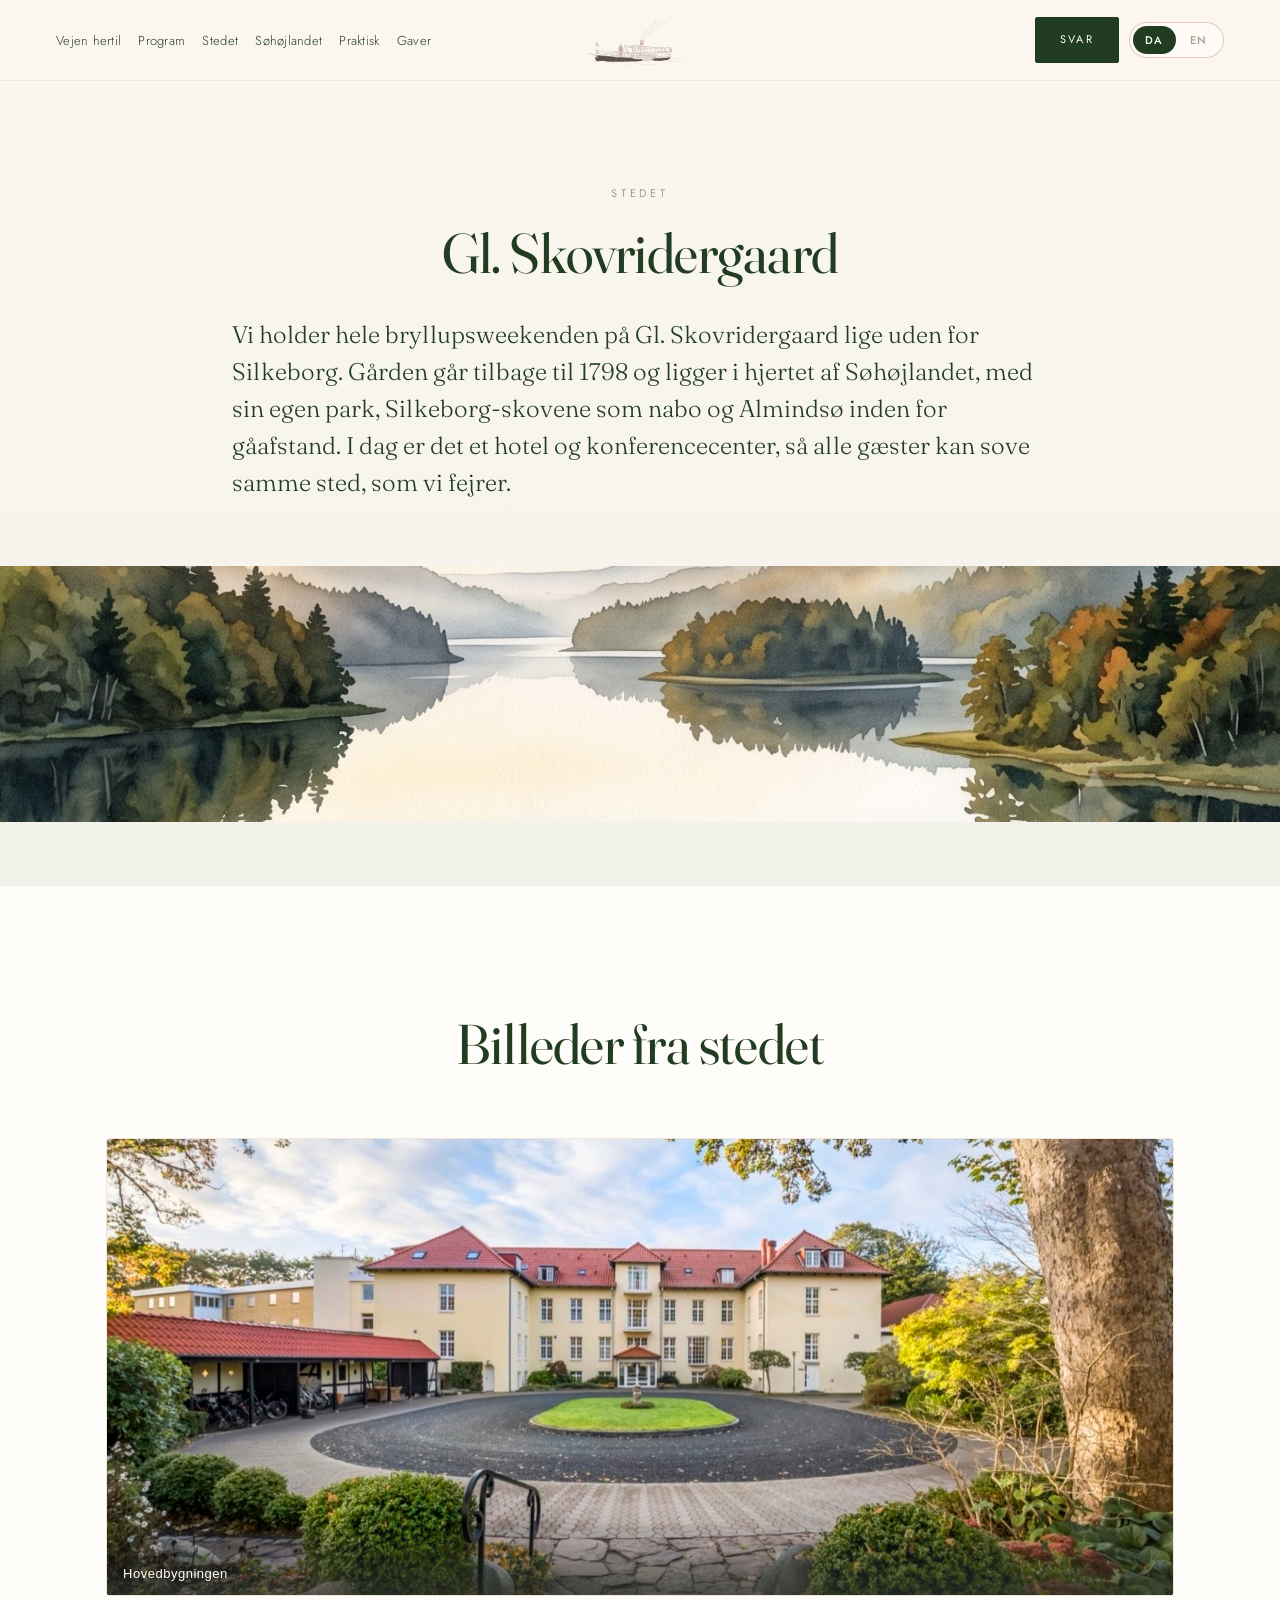
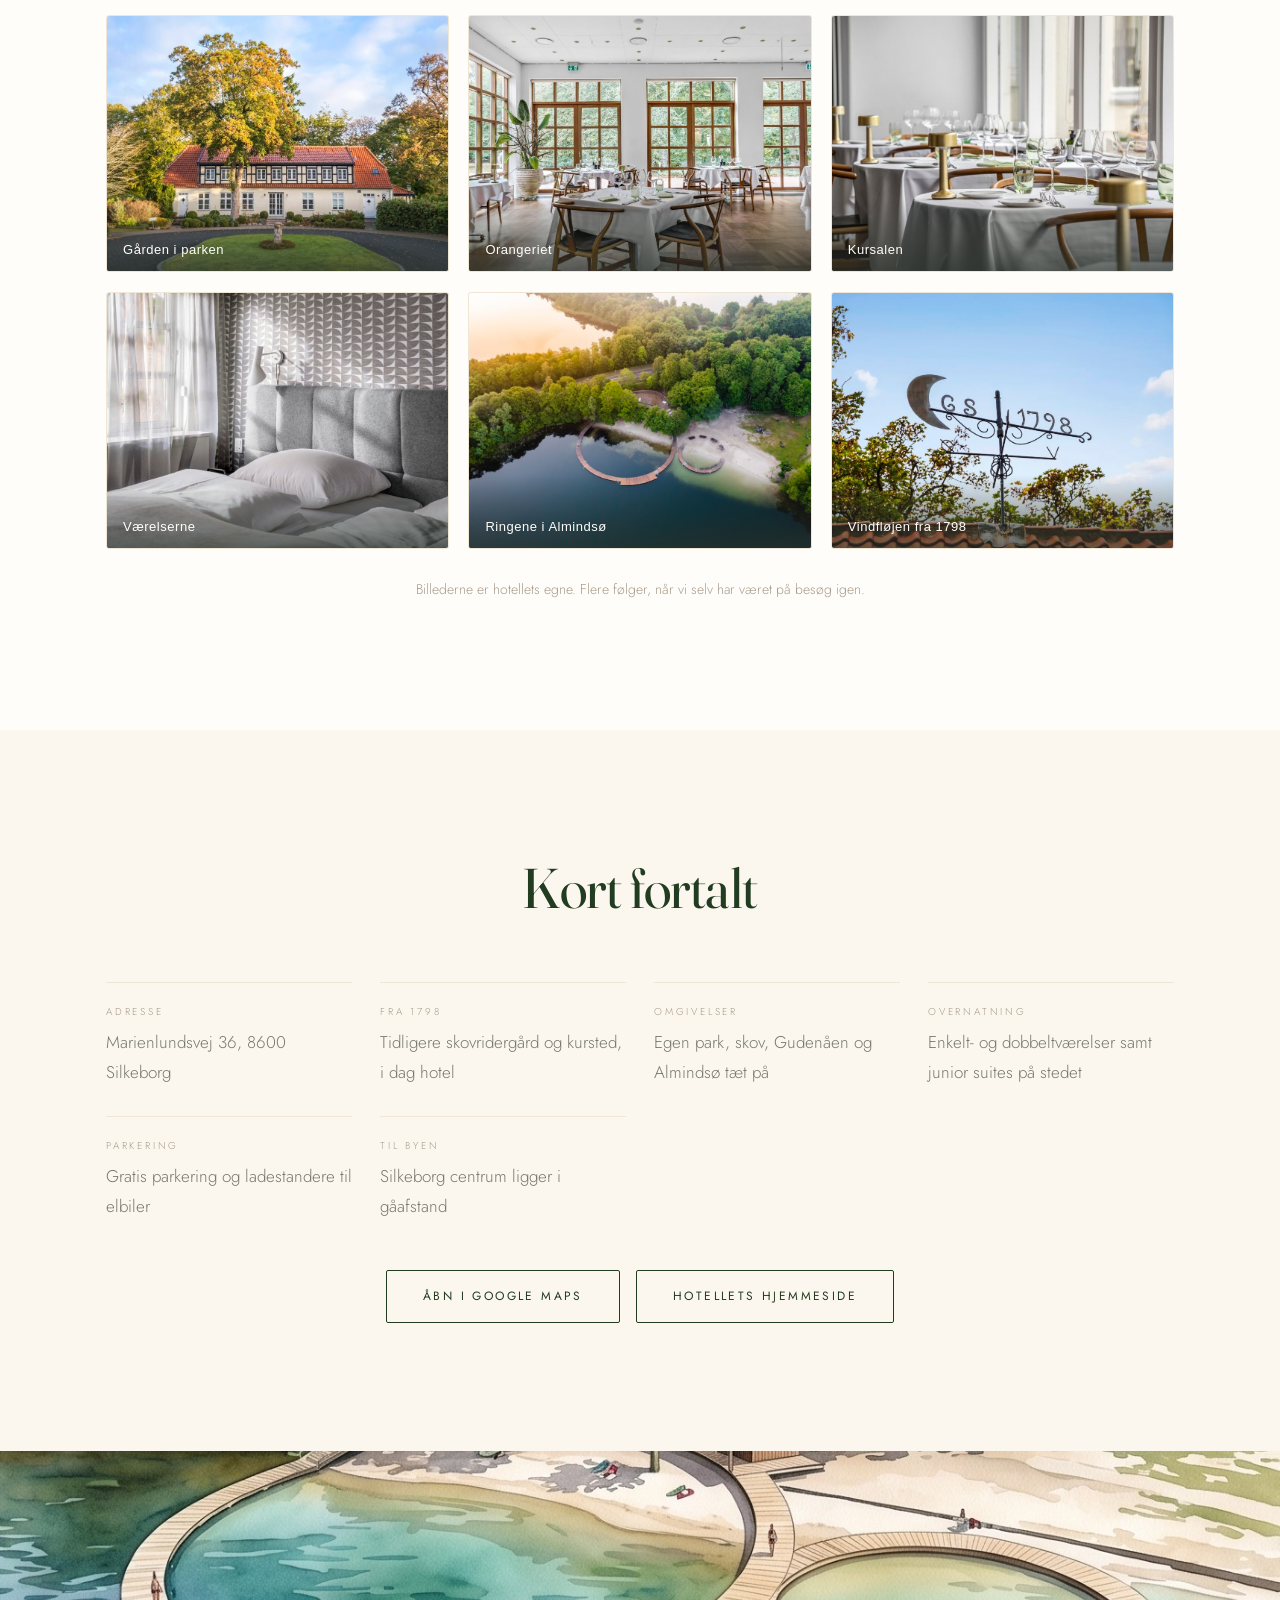
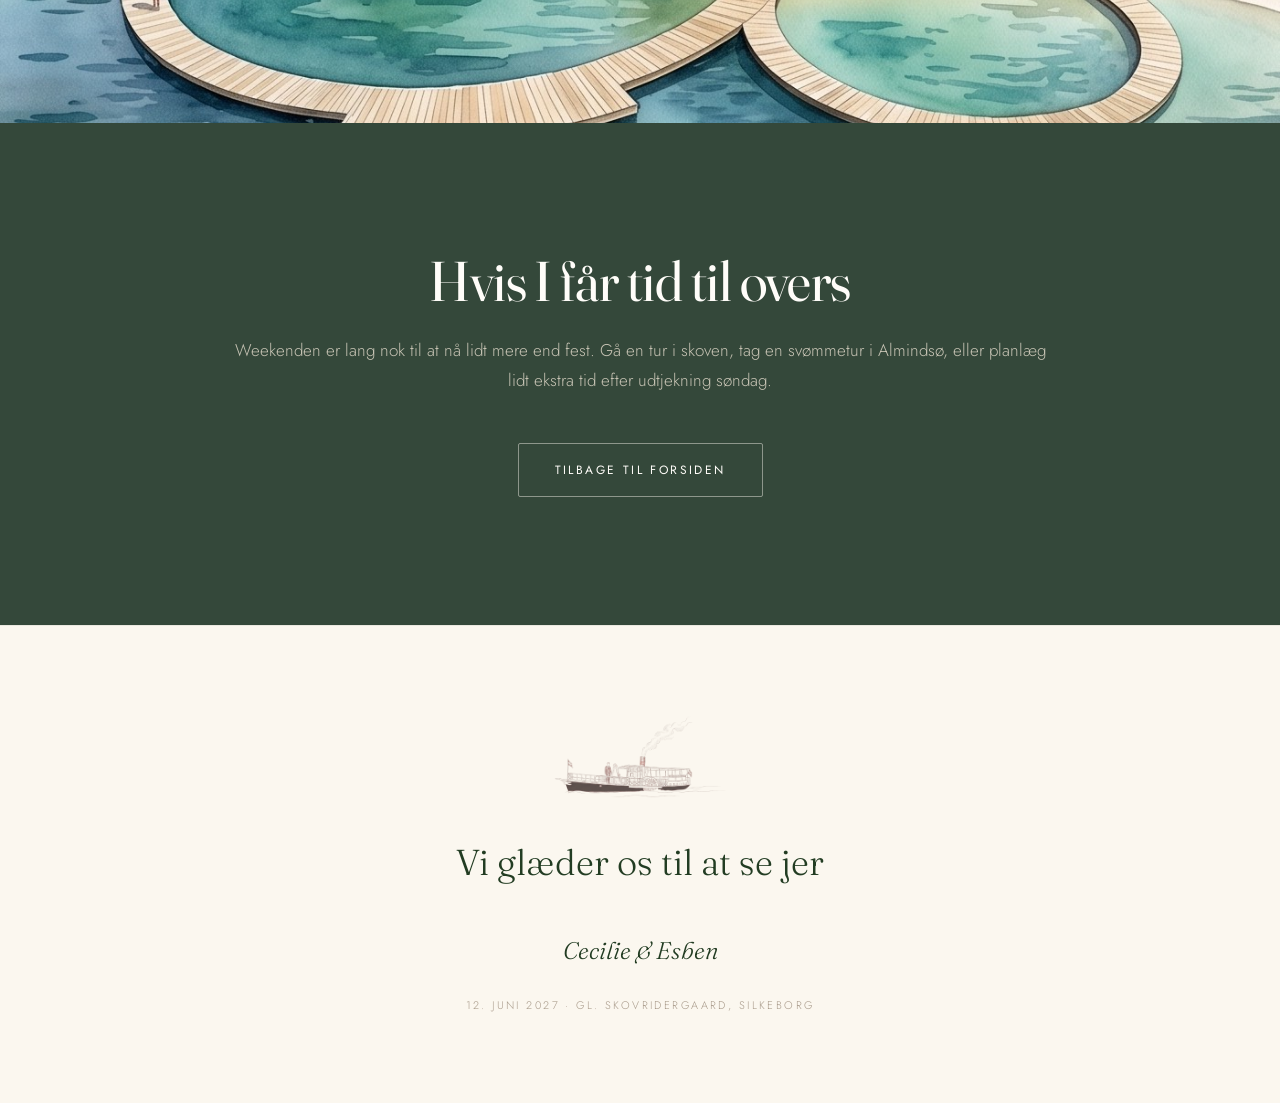
==== commit 54031970: "Rename two venue captions and mention only the ceremony in the dress code On the Gl. Skovridergaard " ====
--- a/Gl-Skovridergaard.html
+++ b/Gl-Skovridergaard.html
@@ -133,7 +133,7 @@
               data-full="assets/img/venue/orangeriet.jpg"
               data-i18n-attr="data-caption:venuepage.shot.3"
             >
-              <span class="shot__caption" data-i18n="venuepage.shot.3">Havesalen</span>
+              <span class="shot__caption" data-i18n="venuepage.shot.3">Orangeriet</span>
             </button>
             <button
               class="shot"
@@ -142,7 +142,7 @@
               data-full="assets/img/venue/salen.jpg"
               data-i18n-attr="data-caption:venuepage.shot.4"
             >
-              <span class="shot__caption" data-i18n="venuepage.shot.4">Restauranten</span>
+              <span class="shot__caption" data-i18n="venuepage.shot.4">Kursalen</span>
             </button>
             <button
               class="shot"
